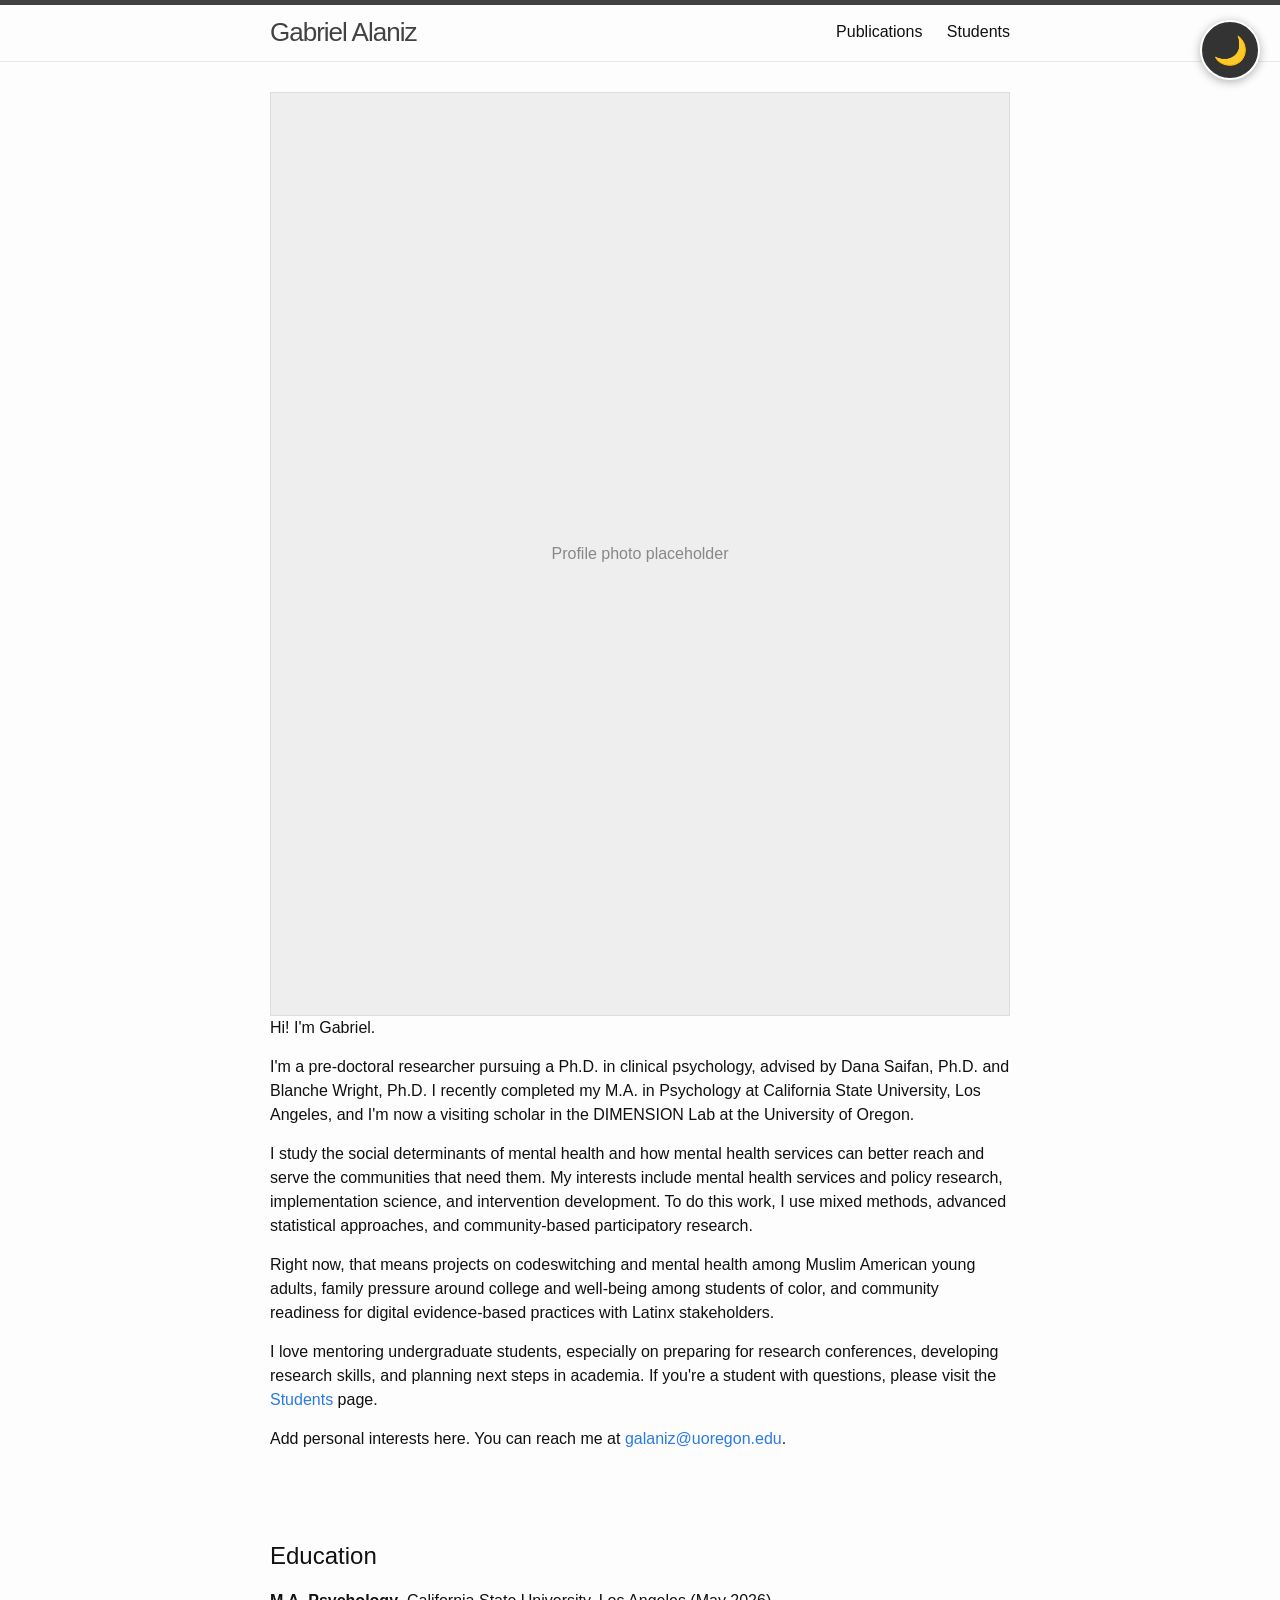
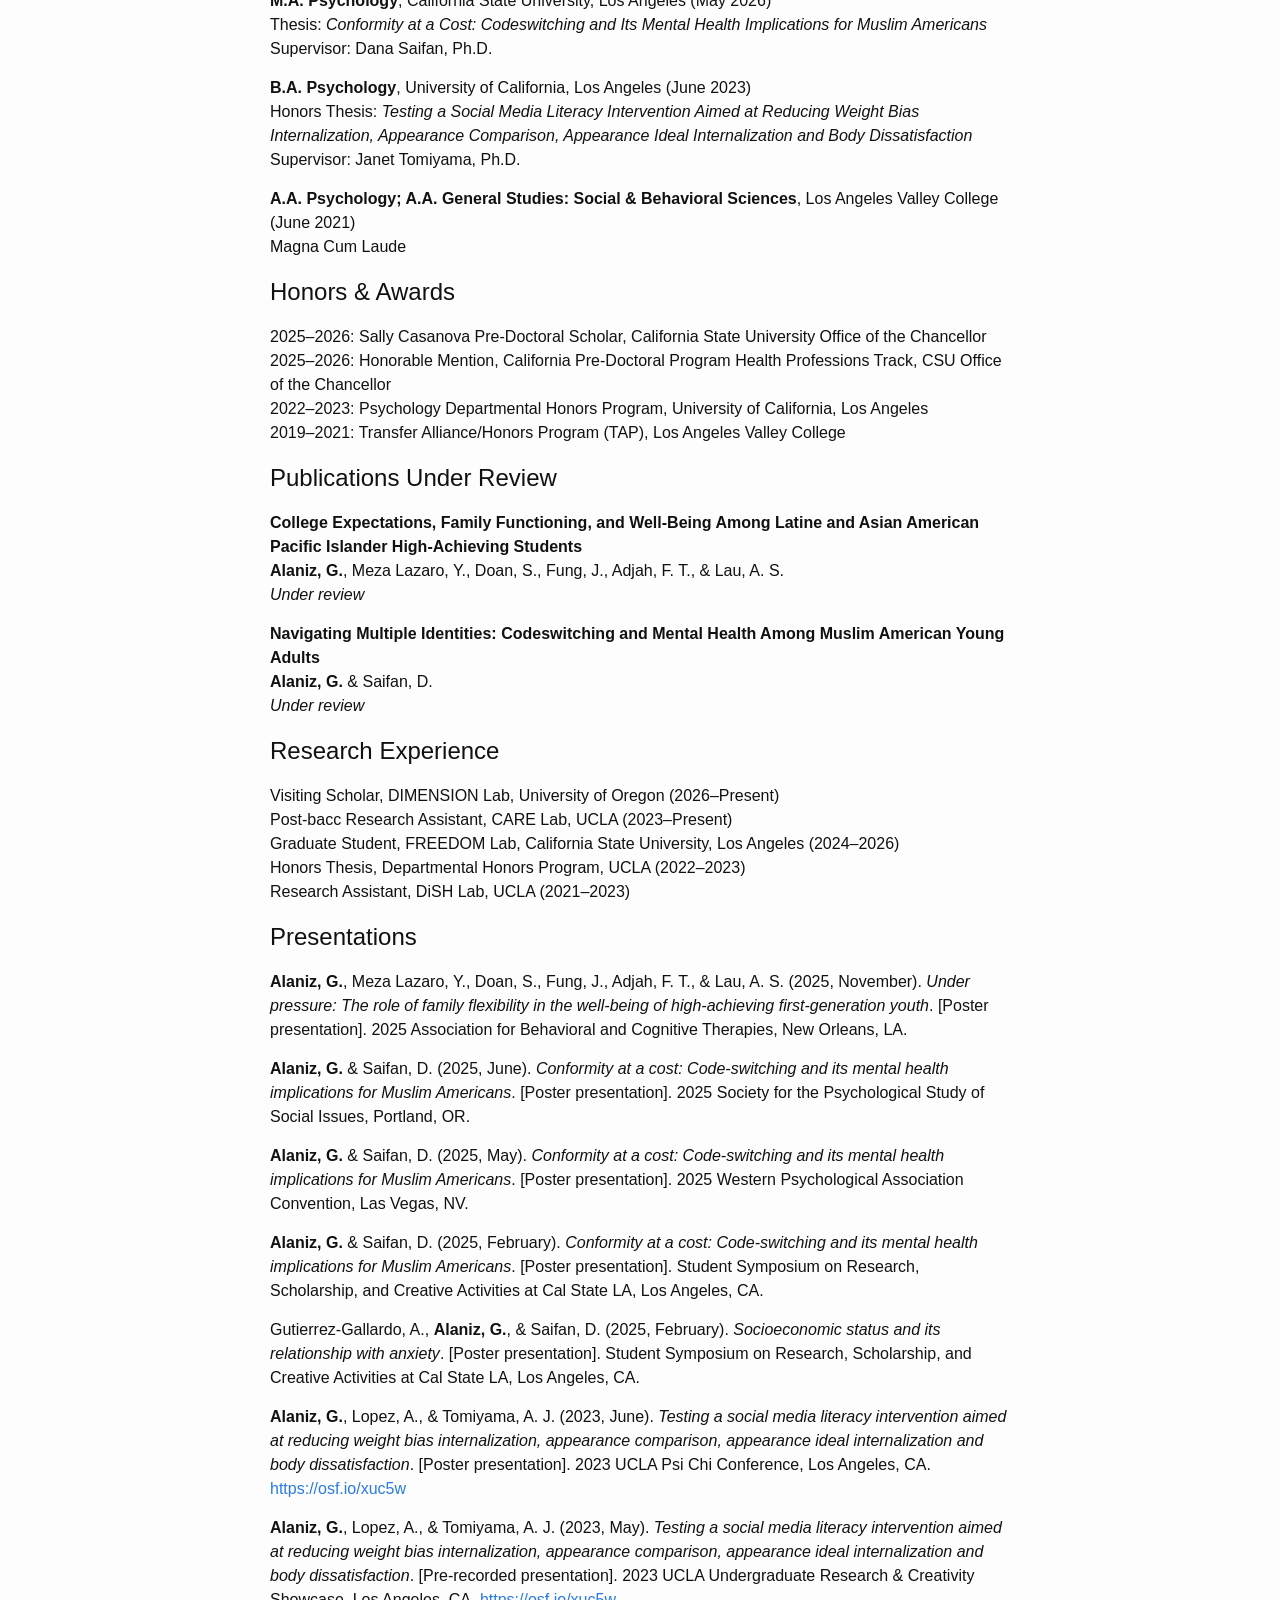
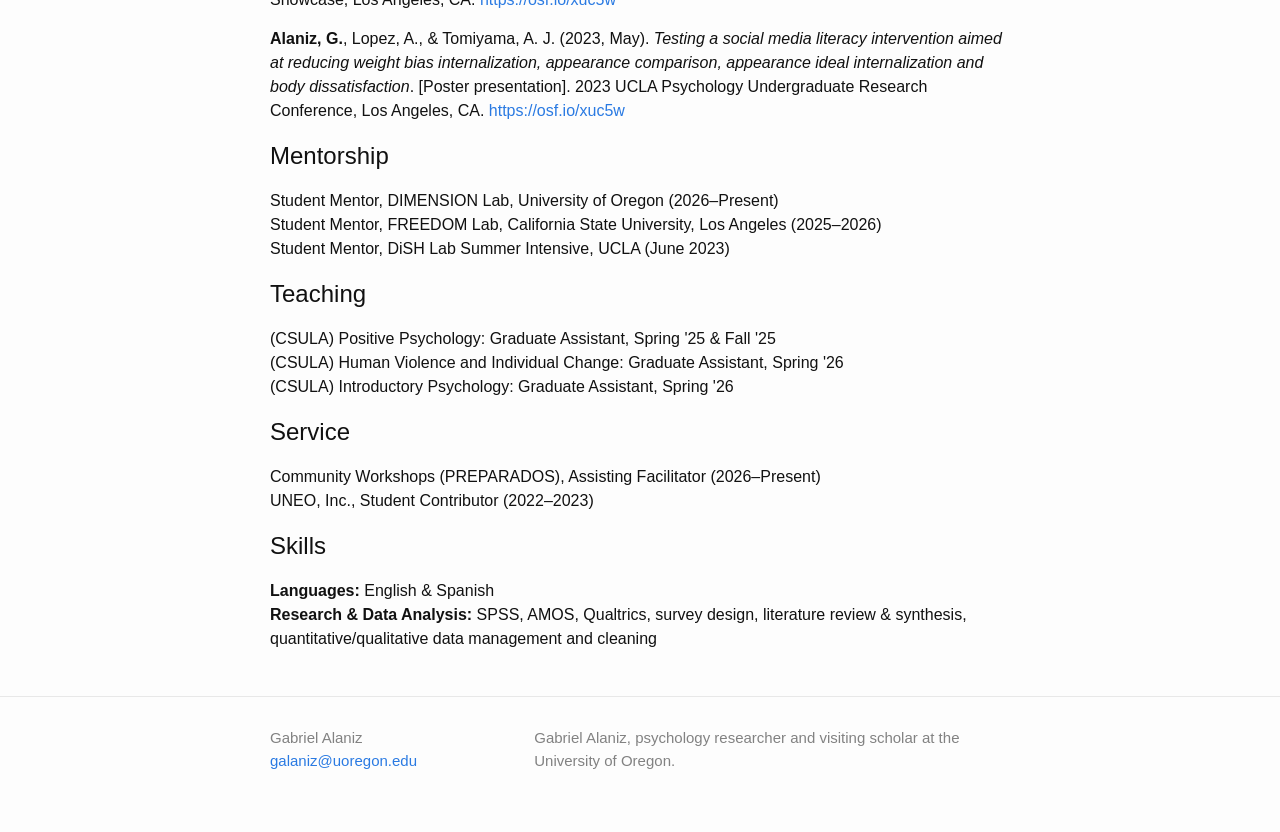
==== index.html @ 0c774334 "Update index.html" ====
<!DOCTYPE html>
<html lang="en">
<head>
<meta charset="UTF-8">
<meta http-equiv="X-UA-Compatible" content="IE=edge">
<meta name="viewport" content="width=device-width, initial-scale=1">
<title>Gabriel Alaniz</title>

<style>
/* ------------------------------------------------------------------
   Styles mirror the Jekyll "Minima" theme (v2.5) used by the
   reference site, plus its dark-mode layer.
------------------------------------------------------------------- */

/* Reset */
body, h1, h2, h3, h4, h5, h6, p, blockquote, pre, hr, dl, dd, ol, ul, figure {
  margin: 0;
  padding: 0;
}

/* Base */
body {
  font: 400 16px/1.5 -apple-system, BlinkMacSystemFont, "Segoe UI", Roboto,
        "Helvetica Neue", Arial, sans-serif, "Apple Color Emoji",
        "Segoe UI Emoji", "Segoe UI Symbol";
  color: #111;
  background-color: #fdfdfd;
  -webkit-text-size-adjust: 100%;
  -webkit-font-feature-settings: "kern" 1;
  font-kerning: normal;
  display: flex;
  min-height: 100vh;
  flex-direction: column;
}

h1, h2, h3, h4, h5, h6, p, blockquote, pre, ul, ol, dl, figure {
  margin-bottom: 15px;
}

h1, h2, h3, h4, h5, h6 {
  font-weight: 400;
}

img {
  max-width: 100%;
  vertical-align: middle;
}

/* Links */
a {
  color: #2a7ae2;
  text-decoration: none;
}
a:visited {
  color: #1756a9;
}
a:hover {
  color: #111;
  text-decoration: underline;
}

/* Wrapper */
.wrapper {
  max-width: 740px;
  margin-right: auto;
  margin-left: auto;
  padding-right: 30px;
  padding-left: 30px;
}
.wrapper:after {
  content: "";
  display: table;
  clear: both;
}
@media (max-width: 800px) {
  .wrapper {
    max-width: 770px;
    padding-right: 15px;
    padding-left: 15px;
  }
}

/* Header */
.site-header {
  border-top: 5px solid #424242;
  border-bottom: 1px solid #e8e8e8;
  min-height: 55.95px;
  position: relative;
}

.site-title {
  font-size: 26px;
  font-weight: 300;
  line-height: 54px;
  letter-spacing: -1px;
  margin-bottom: 0;
  float: left;
}
.site-title, .site-title:visited {
  color: #424242;
}

.site-nav {
  float: right;
  line-height: 54px;
}
.site-nav input[type="checkbox"] {
  display: none;
}
.site-nav .menu-icon {
  display: none;
}
.site-nav .page-link {
  color: #111;
  line-height: 1.5;
}
.site-nav .page-link:not(:last-child) {
  margin-right: 20px;
}

@media (max-width: 600px) {
  .site-nav {
    position: absolute;
    top: 9px;
    right: 15px;
    background-color: #fdfdfd;
    border: 1px solid #e8e8e8;
    border-radius: 5px;
    text-align: right;
  }
  .site-nav label[for="nav-trigger"] {
    display: block;
    float: right;
    width: 36px;
    height: 36px;
    z-index: 2;
    cursor: pointer;
  }
  .site-nav .menu-icon {
    display: block;
    float: right;
    width: 36px;
    height: 26px;
    line-height: 0;
    padding-top: 10px;
    text-align: center;
  }
  .site-nav .menu-icon > svg {
    fill: #424242;
  }
  .site-nav input ~ .trigger {
    clear: both;
    display: none;
  }
  .site-nav input:checked ~ .trigger {
    display: block;
    padding-bottom: 5px;
  }
  .site-nav .page-link {
    display: block;
    margin-left: 20px;
    padding: 5px 10px;
  }
  .site-nav .page-link:not(:last-child) {
    margin-right: 0;
  }
}

/* Page content */
.page-content {
  padding: 30px 0;
  flex: 1;
}

/* Footer */
.site-footer {
  border-top: 1px solid #e8e8e8;
  padding: 30px 0;
}
.contact-list {
  list-style: none;
  margin-left: 0;
}
.footer-col-wrapper {
  font-size: 15px;
  color: #828282;
  margin-left: -15px;
}
.footer-col {
  float: left;
  margin-bottom: 15px;
  padding-left: 15px;
}
.footer-col-1 {
  width: calc(35% - 15px);
}
.footer-col-2 {
  width: calc(65% - 15px);
}
@media (max-width: 800px) {
  .footer-col-1,
  .footer-col-2 {
    width: calc(50% - 15px);
  }
}
@media (max-width: 600px) {
  .footer-col {
    float: none;
    width: calc(100% - 15px);
  }
}

<img class="profile-photo" src="assets/photo.jpg" alt="Gabriel Alaniz">
  .profile-photo {
  float: right;
  width: 400px;
  max-width: 100%;
  margin-left: 20px;
  margin-bottom: 20px;
  border-radius: 10px;
}
.profile-placeholder {
  aspect-ratio: 4 / 5;
  background: #eee;
  border: 1px solid #ddd;
  color: #888;
  display: flex;
  align-items: center;
  justify-content: center;
}

/* ------------------------------------------------------------------
   Dark mode
------------------------------------------------------------------- */
body {
  transition: background-color 0.3s ease, color 0.3s ease;
}
body.dark-mode {
  background-color: #1a1a1a;
  color: #e0e0e0;
}
body.dark-mode a {
  color: #6eb5ff;
}
body.dark-mode a:visited {
  color: #d98fff;
}
body.dark-mode .site-header {
  background-color: #2d2d2d;
  border-bottom: 1px solid #444;
}
body.dark-mode .site-footer {
  background-color: #2d2d2d;
  border-top: 1px solid #444;
}
body.dark-mode .profile-placeholder {
  background: #2d2d2d;
  border-color: #444;
  color: #aaa;
}
@media (max-width: 600px) {
  body.dark-mode .site-nav {
    background-color: #2d2d2d;
    border-color: #444;
  }
  body.dark-mode .site-nav .menu-icon > svg {
    fill: #e0e0e0;
  }
}

/* Dark mode toggle button */
.dark-mode-toggle {
  position: fixed;
  top: 20px;
  right: 20px;
  background-color: #333;
  color: white;
  border: 2px solid white;
  border-radius: 50%;
  width: 60px;
  height: 60px;
  font-size: 28px;
  cursor: pointer;
  z-index: 9999;
  transition: background-color 0.3s ease;
  display: flex;
  align-items: center;
  justify-content: center;
  box-shadow: 0 2px 10px rgba(0, 0, 0, 0.3);
}
.dark-mode-toggle:hover {
  background-color: #555;
}
body.dark-mode .dark-mode-toggle {
  background-color: #f0f0f0;
  color: #333;
  border: 2px solid #333;
}
body.dark-mode .dark-mode-toggle:hover {
  background-color: #ddd;
}

/* Lists (Minima) */
ul, ol {
  margin-left: 30px;
}
li > ul, li > ol {
  margin-bottom: 0;
}

/* Resource list headings on the Students page */
.resource-group {
  margin-bottom: 5px;
}

/* Tab views (single-page site) */
.view {
  display: none;
}
.view.active {
  display: block;
}
</style>
</head>

<body>

<header class="site-header" role="banner">
  <div class="wrapper">
    <a class="site-title" rel="author" href="#">Gabriel Alaniz</a>

    <nav class="site-nav">
      <input type="checkbox" id="nav-trigger" class="nav-trigger" />
      <label for="nav-trigger">
        <span class="menu-icon">
          <svg viewBox="0 0 18 15" width="18px" height="15px">
            <path d="M18,1.484c0,0.82-0.665,1.484-1.484,1.484H1.484C0.665,2.969,0,2.304,0,1.484l0,0C0,0.665,0.665,0,1.484,0 h15.032C17.335,0,18,0.665,18,1.484L18,1.484z M18,7.516C18,8.335,17.335,9,16.516,9H1.484C0.665,9,0,8.335,0,7.516l0,0 c0-0.82,0.665-1.484,1.484-1.484h15.032C17.335,6.031,18,6.696,18,7.516L18,7.516z M18,13.516C18,14.335,17.335,15,16.516,15H1.484 C0.665,15,0,14.335,0,13.516l0,0c0-0.82,0.665-1.483,1.484-1.483h15.032C17.335,12.031,18,12.695,18,13.516L18,13.516z"/>
          </svg>
        </span>
      </label>

      <div class="trigger">
        <a class="page-link" href="#publications">Publications</a>
        <a class="page-link" href="#students">Students</a>
      </div>
    </nav>
  </div>
</header>

<button class="dark-mode-toggle" id="dark-mode-toggle" aria-label="Toggle dark mode">
  <span id="toggle-icon">🌙</span>
</button>

<main class="page-content" aria-label="Content">
  <div class="wrapper">

    <!-- ================= HOME TAB ================= -->
    <div class="view active" id="home-view">

    <!-- Replace this div with: <img class="profile-photo" src="assets/photo.png" alt="Gabriel Alaniz" width="400"> -->
    <div class="profile-photo profile-placeholder">Profile photo placeholder</div>

    <p>Hi! I'm Gabriel.</p>

    <p>I'm a pre-doctoral researcher pursuing a Ph.D. in clinical psychology, advised by Dana Saifan, Ph.D. and Blanche Wright, Ph.D. I recently completed my M.A. in Psychology at California State University, Los Angeles, and I'm now a visiting scholar in the DIMENSION Lab at the University of Oregon.</p>

    <p>I study the social determinants of mental health and how mental health services can better reach and serve the communities that need them. My interests include mental health services and policy research, implementation science, and intervention development. To do this work, I use mixed methods, advanced statistical approaches, and community-based participatory research.</p>

    <p>Right now, that means projects on codeswitching and mental health among Muslim American young adults, family pressure around college and well-being among students of color, and community readiness for digital evidence-based practices with Latinx stakeholders.</p>

    <p>I love mentoring undergraduate students, especially on preparing for research conferences, developing research skills, and planning next steps in academia. If you're a student with questions, please visit the <a href="#students">Students</a> page.</p>

    <p>Add personal interests here. You can reach me at <a href="mailto:galaniz@uoregon.edu">galaniz@uoregon.edu</a>.</p>

    <br><br><br>

    <h2 id="education">Education</h2>

    <p>
      <strong>M.A. Psychology</strong>, California State University, Los Angeles (May 2026)<br>
      Thesis: <em>Conformity at a Cost: Codeswitching and Its Mental Health Implications for Muslim Americans</em><br>
      Supervisor: Dana Saifan, Ph.D.
    </p>

    <p>
      <strong>B.A. Psychology</strong>, University of California, Los Angeles (June 2023)<br>
      Honors Thesis: <em>Testing a Social Media Literacy Intervention Aimed at Reducing Weight Bias Internalization, Appearance Comparison, Appearance Ideal Internalization and Body Dissatisfaction</em><br>
      Supervisor: Janet Tomiyama, Ph.D.
    </p>

    <p>
      <strong>A.A. Psychology; A.A. General Studies: Social &amp; Behavioral Sciences</strong>, Los Angeles Valley College (June 2021)<br>
      Magna Cum Laude
    </p>

    <h2 id="honors">Honors &amp; Awards</h2>

    <p>
      2025&ndash;2026: Sally Casanova Pre-Doctoral Scholar, California State University Office of the Chancellor<br>
      2025&ndash;2026: Honorable Mention, California Pre-Doctoral Program Health Professions Track, CSU Office of the Chancellor<br>
      2022&ndash;2023: Psychology Departmental Honors Program, University of California, Los Angeles<br>
      2019&ndash;2021: Transfer Alliance/Honors Program (TAP), Los Angeles Valley College
    </p>

    <h2 id="publications">Publications Under Review</h2>

    <p>
      <strong>College Expectations, Family Functioning, and Well-Being Among Latine and Asian American Pacific Islander High-Achieving Students</strong><br>
      <strong>Alaniz, G.</strong>, Meza Lazaro, Y., Doan, S., Fung, J., Adjah, F. T., &amp; Lau, A. S.<br>
      <em>Under review</em>
    </p>

    <p>
      <strong>Navigating Multiple Identities: Codeswitching and Mental Health Among Muslim American Young Adults</strong><br>
      <strong>Alaniz, G.</strong> &amp; Saifan, D.<br>
      <em>Under review</em>
    </p>

    <h2 id="research">Research Experience</h2>

    <p>
      Visiting Scholar, DIMENSION Lab, University of Oregon (2026&ndash;Present)<br>
      Post-bacc Research Assistant, CARE Lab, UCLA (2023&ndash;Present)<br>
      Graduate Student, FREEDOM Lab, California State University, Los Angeles (2024&ndash;2026)<br>
      Honors Thesis, Departmental Honors Program, UCLA (2022&ndash;2023)<br>
      Research Assistant, DiSH Lab, UCLA (2021&ndash;2023)
    </p>

    <h2 id="presentations">Presentations</h2>

    <p><strong>Alaniz, G.</strong>, Meza Lazaro, Y., Doan, S., Fung, J., Adjah, F. T., &amp; Lau, A. S. (2025, November). <em>Under pressure: The role of family flexibility in the well-being of high-achieving first-generation youth</em>. [Poster presentation]. 2025 Association for Behavioral and Cognitive Therapies, New Orleans, LA.</p>

    <p><strong>Alaniz, G.</strong> &amp; Saifan, D. (2025, June). <em>Conformity at a cost: Code-switching and its mental health implications for Muslim Americans</em>. [Poster presentation]. 2025 Society for the Psychological Study of Social Issues, Portland, OR.</p>

    <p><strong>Alaniz, G.</strong> &amp; Saifan, D. (2025, May). <em>Conformity at a cost: Code-switching and its mental health implications for Muslim Americans</em>. [Poster presentation]. 2025 Western Psychological Association Convention, Las Vegas, NV.</p>

    <p><strong>Alaniz, G.</strong> &amp; Saifan, D. (2025, February). <em>Conformity at a cost: Code-switching and its mental health implications for Muslim Americans</em>. [Poster presentation]. Student Symposium on Research, Scholarship, and Creative Activities at Cal State LA, Los Angeles, CA.</p>

    <p>Gutierrez-Gallardo, A., <strong>Alaniz, G.</strong>, &amp; Saifan, D. (2025, February). <em>Socioeconomic status and its relationship with anxiety</em>. [Poster presentation]. Student Symposium on Research, Scholarship, and Creative Activities at Cal State LA, Los Angeles, CA.</p>

    <p><strong>Alaniz, G.</strong>, Lopez, A., &amp; Tomiyama, A. J. (2023, June). <em>Testing a social media literacy intervention aimed at reducing weight bias internalization, appearance comparison, appearance ideal internalization and body dissatisfaction</em>. [Poster presentation]. 2023 UCLA Psi Chi Conference, Los Angeles, CA. <a href="https://osf.io/xuc5w">https://osf.io/xuc5w</a></p>

    <p><strong>Alaniz, G.</strong>, Lopez, A., &amp; Tomiyama, A. J. (2023, May). <em>Testing a social media literacy intervention aimed at reducing weight bias internalization, appearance comparison, appearance ideal internalization and body dissatisfaction</em>. [Pre-recorded presentation]. 2023 UCLA Undergraduate Research &amp; Creativity Showcase, Los Angeles, CA. <a href="https://osf.io/xuc5w">https://osf.io/xuc5w</a></p>

    <p><strong>Alaniz, G.</strong>, Lopez, A., &amp; Tomiyama, A. J. (2023, May). <em>Testing a social media literacy intervention aimed at reducing weight bias internalization, appearance comparison, appearance ideal internalization and body dissatisfaction</em>. [Poster presentation]. 2023 UCLA Psychology Undergraduate Research Conference, Los Angeles, CA. <a href="https://osf.io/xuc5w">https://osf.io/xuc5w</a></p>

    <h2 id="mentorship">Mentorship</h2>

    <p>
      Student Mentor, DIMENSION Lab, University of Oregon (2026&ndash;Present)<br>
      Student Mentor, FREEDOM Lab, California State University, Los Angeles (2025&ndash;2026)<br>
      Student Mentor, DiSH Lab Summer Intensive, UCLA (June 2023)
    </p>

    <h2 id="teaching">Teaching</h2>

    <p>
      (CSULA) Positive Psychology: Graduate Assistant, Spring '25 &amp; Fall '25<br>
      (CSULA) Human Violence and Individual Change: Graduate Assistant, Spring '26<br>
      (CSULA) Introductory Psychology: Graduate Assistant, Spring '26
    </p>

    <h2 id="service">Service</h2>

    <p>
      Community Workshops (PREPARADOS), Assisting Facilitator (2026&ndash;Present)<br>
      UNEO, Inc., Student Contributor (2022&ndash;2023)
    </p>

    <h2 id="skills">Skills</h2>

    <p>
      <strong>Languages:</strong> English &amp; Spanish<br>
      <strong>Research &amp; Data Analysis:</strong> SPSS, AMOS, Qualtrics, survey design, literature review &amp; synthesis, quantitative/qualitative data management and cleaning
    </p>

    </div>

    <!-- ================= STUDENTS TAB ================= -->
    <div class="view" id="students-view">

    <h1>Students</h1>

    <h2 id="contact">Contact</h2>

    <p>If you're a student with questions about getting started in research, preparing for a conference, applying to graduate programs, or planning your next steps in psychology, I'd be happy to hear from you.</p>

    <p>Email me at <a href="mailto:galaniz@uoregon.edu?subject=Student%20question">galaniz@uoregon.edu</a>. It helps if you include your name, school, year, and what you'd like to talk about.</p>

    <br>

    <h2 id="resources">Resources</h2>

    <!-- Add resource links here when ready. -->

    </div>

  </div>
</main>

<footer class="site-footer h-card">
  <div class="wrapper">
    <div class="footer-col-wrapper">
      <div class="footer-col footer-col-1">
        <ul class="contact-list">
          <li class="p-name">Gabriel Alaniz</li>
          <li><a class="u-email" href="mailto:galaniz@uoregon.edu">galaniz@uoregon.edu</a></li>
        </ul>
      </div>
      <div class="footer-col footer-col-2">
        <p>Gabriel Alaniz, psychology researcher and visiting scholar at the University of Oregon.</p>
      </div>
    </div>
  </div>
</footer>

<script>
// ---- Dark mode ----
(function () {
  var toggleIcon = document.getElementById('toggle-icon');
  var saved = 'light';
  try { saved = localStorage.getItem('theme') || 'light'; } catch (e) {}

  if (saved === 'dark') {
    document.body.classList.add('dark-mode');
    toggleIcon.textContent = '☀️';
  }

  document.getElementById('dark-mode-toggle').addEventListener('click', function () {
    var dark = document.body.classList.toggle('dark-mode');
    toggleIcon.textContent = dark ? '☀️' : '🌙';
    try { localStorage.setItem('theme', dark ? 'dark' : 'light'); } catch (e) {}
  });
})();

// ---- Tabs (Home / Students) ----
(function () {
  var home = document.getElementById('home-view');
  var students = document.getElementById('students-view');
  var navToggle = document.getElementById('nav-trigger');

  function route() {
    var hash = window.location.hash;
    var showStudents = (hash === '#students');
    home.classList.toggle('active', !showStudents);
    students.classList.toggle('active', showStudents);
    document.title = showStudents ? 'Students | Gabriel Alaniz' : 'Gabriel Alaniz';
    if (navToggle) navToggle.checked = false;

    if (showStudents) {
      window.scrollTo(0, 0);
    } else if (hash.length > 1) {
      var target = document.getElementById(hash.slice(1));
      if (target) target.scrollIntoView();
    } else {
      window.scrollTo(0, 0);
    }
  }

  window.addEventListener('hashchange', route);
  route();
})();
</script>

</body>
</html>
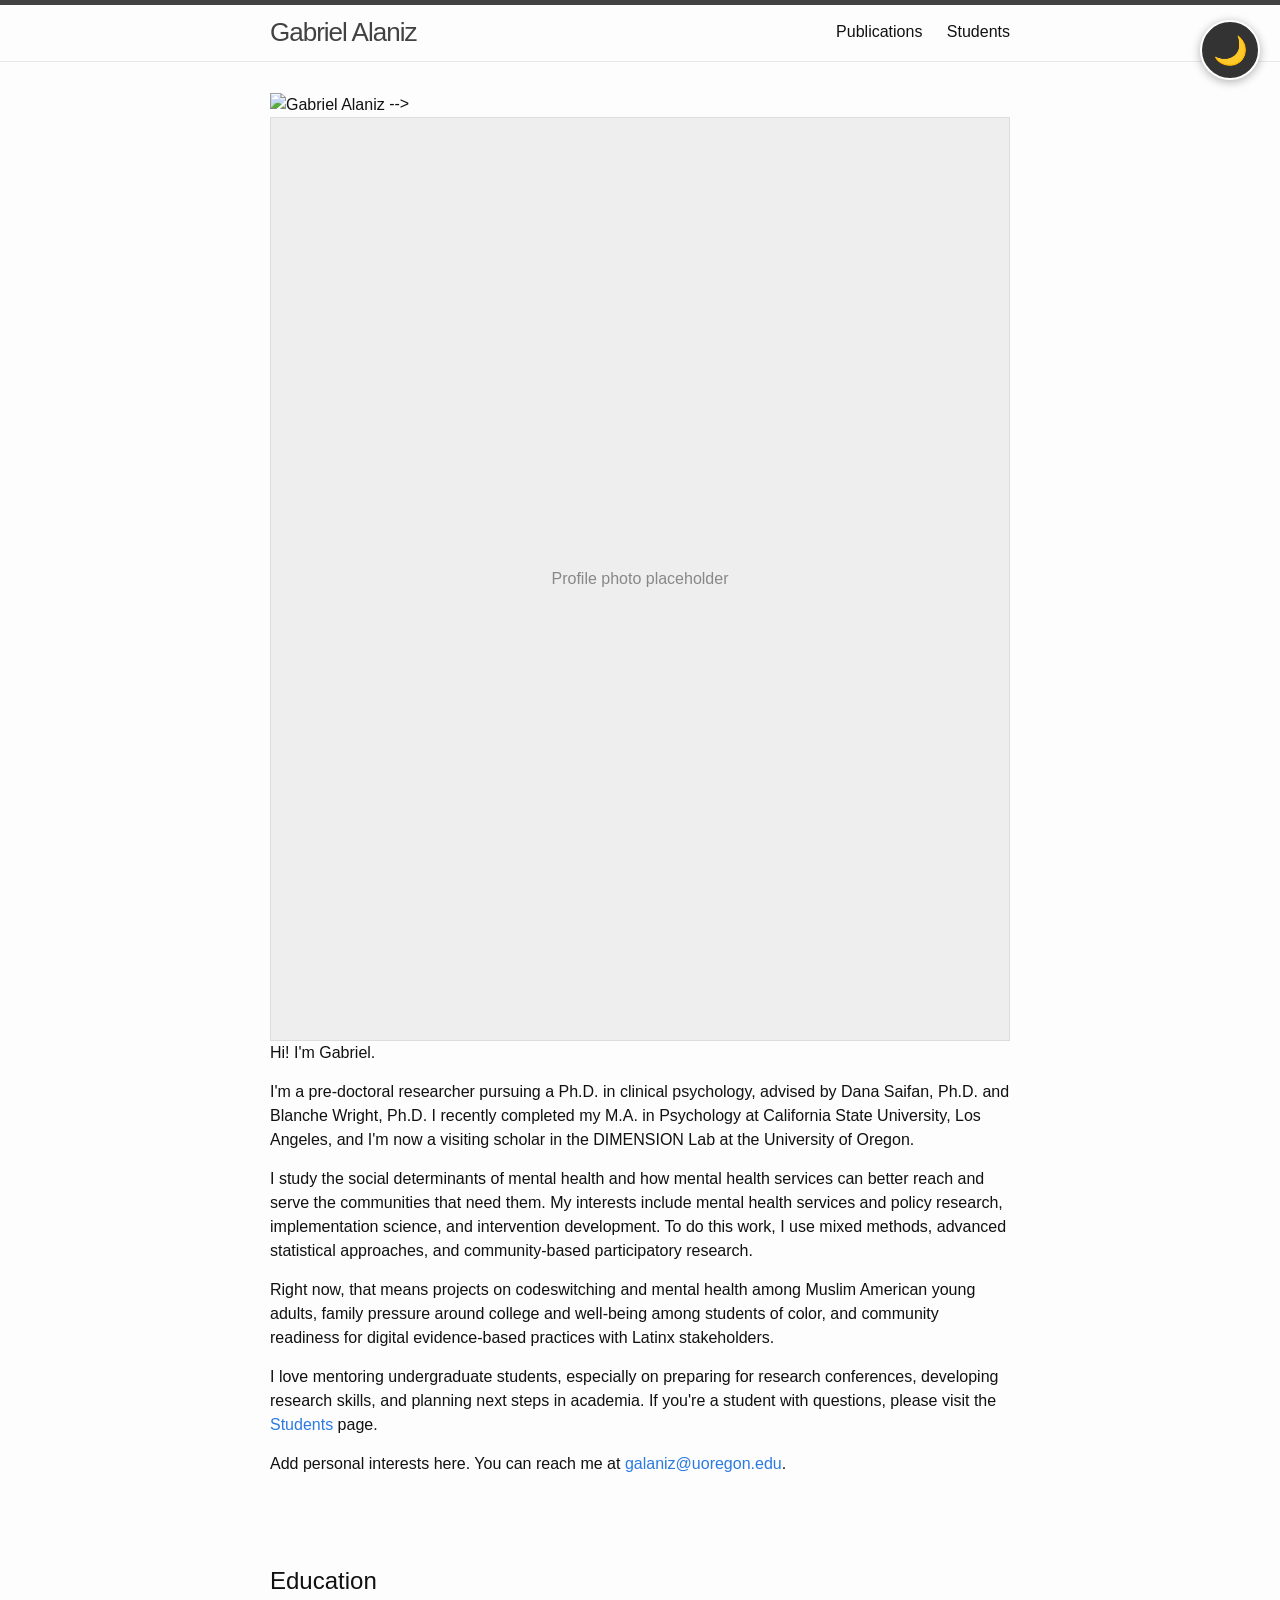
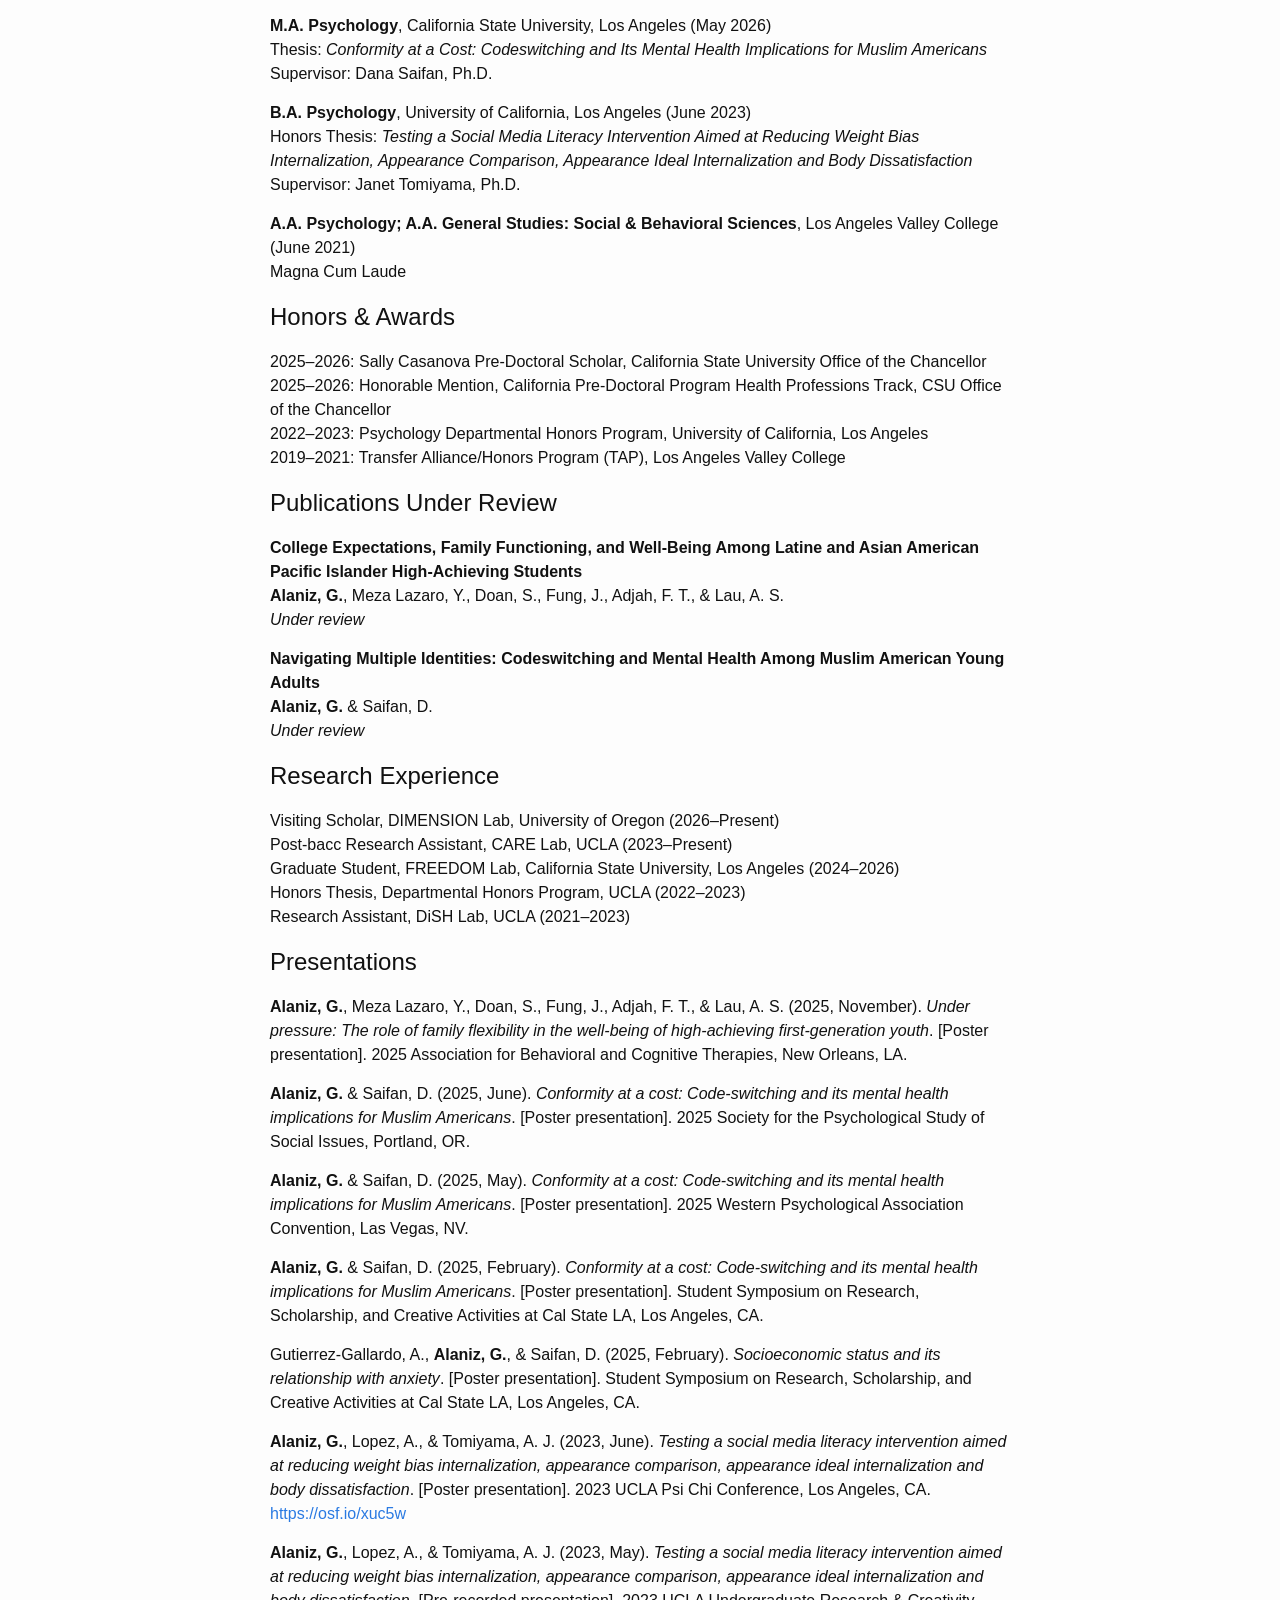
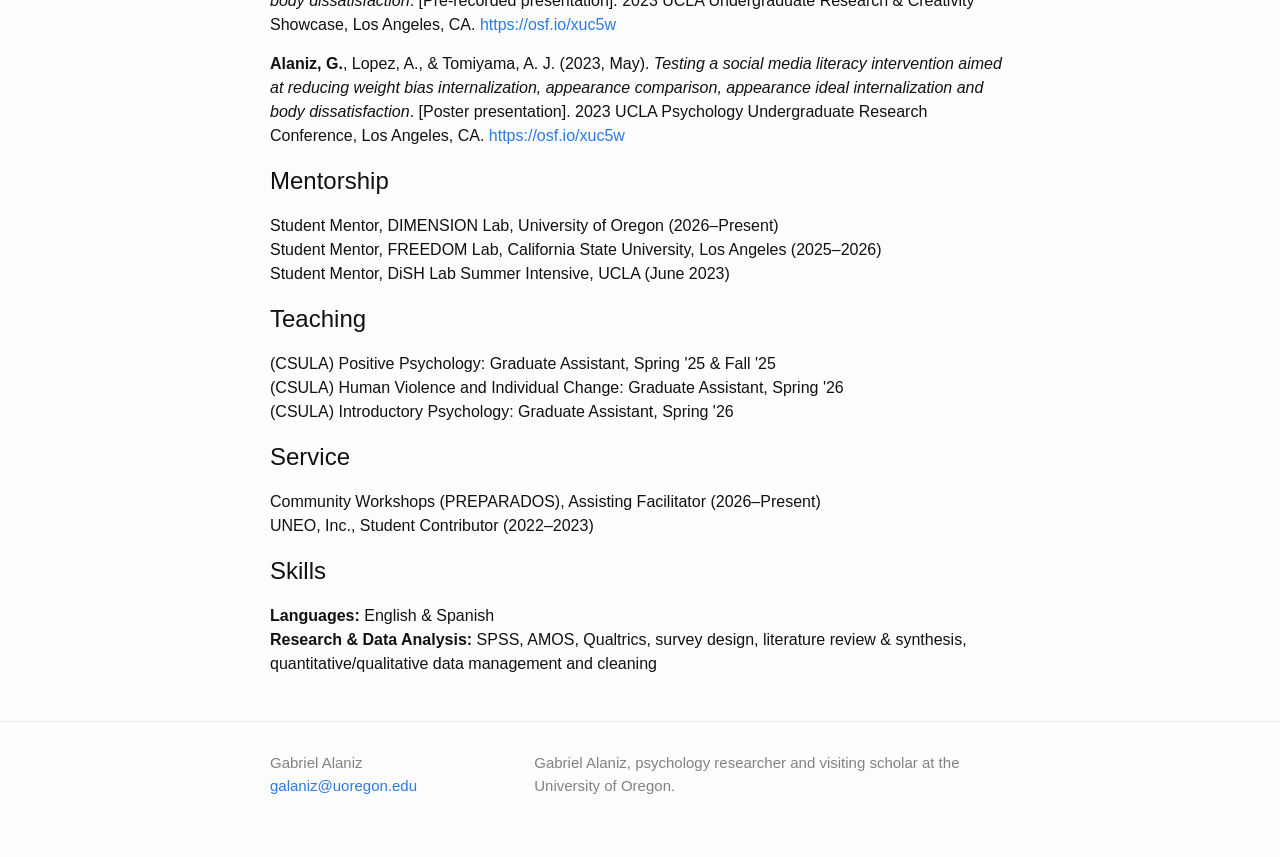
==== commit 8be914fe: "Update index.html" ====
--- a/index.html
+++ b/index.html
@@ -357,7 +357,7 @@
     <!-- ================= HOME TAB ================= -->
     <div class="view active" id="home-view">
 
-    <!-- Replace this div with: <img class="profile-photo" src="assets/photo.png" alt="Gabriel Alaniz" width="400"> -->
+    <img class="profile-photo" src="assets/1747448424385.jpg" alt="Gabriel Alaniz" width="400"> -->
     <div class="profile-photo profile-placeholder">Profile photo placeholder</div>
 
     <p>Hi! I'm Gabriel.</p>
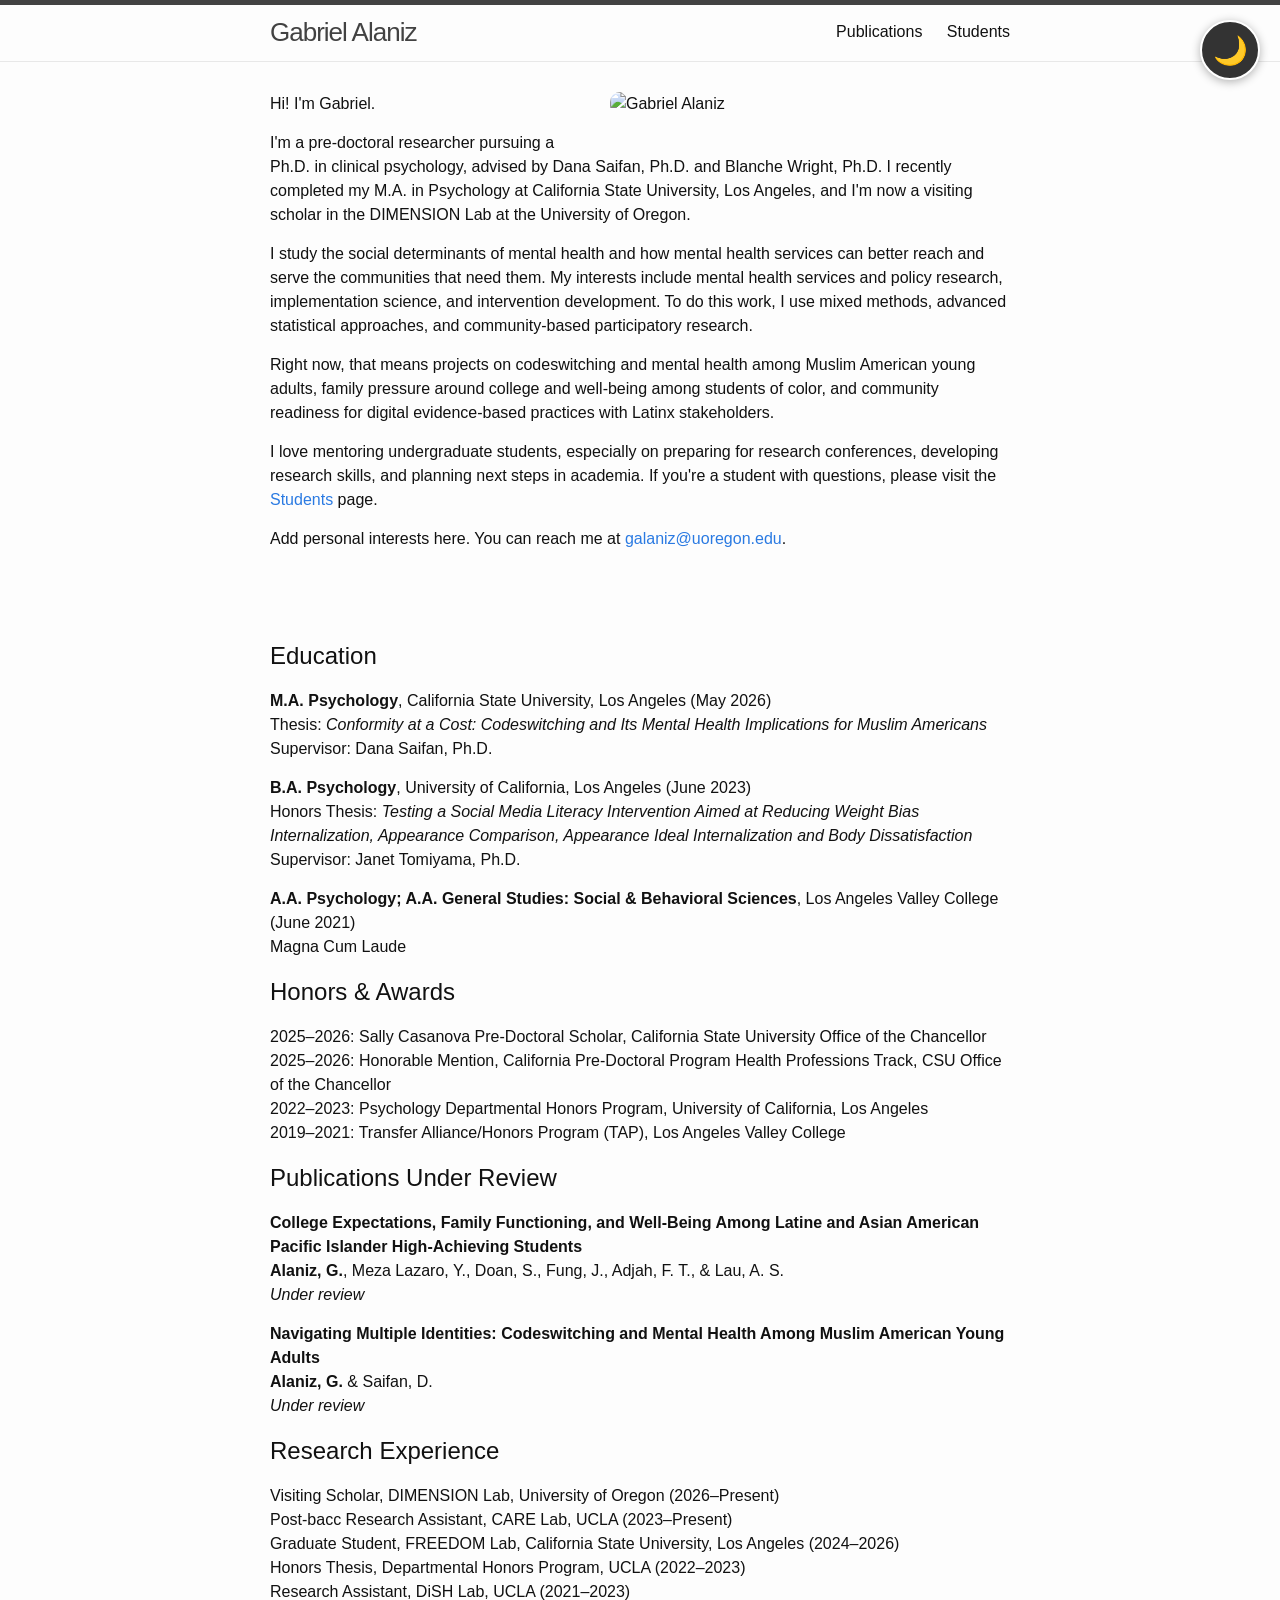
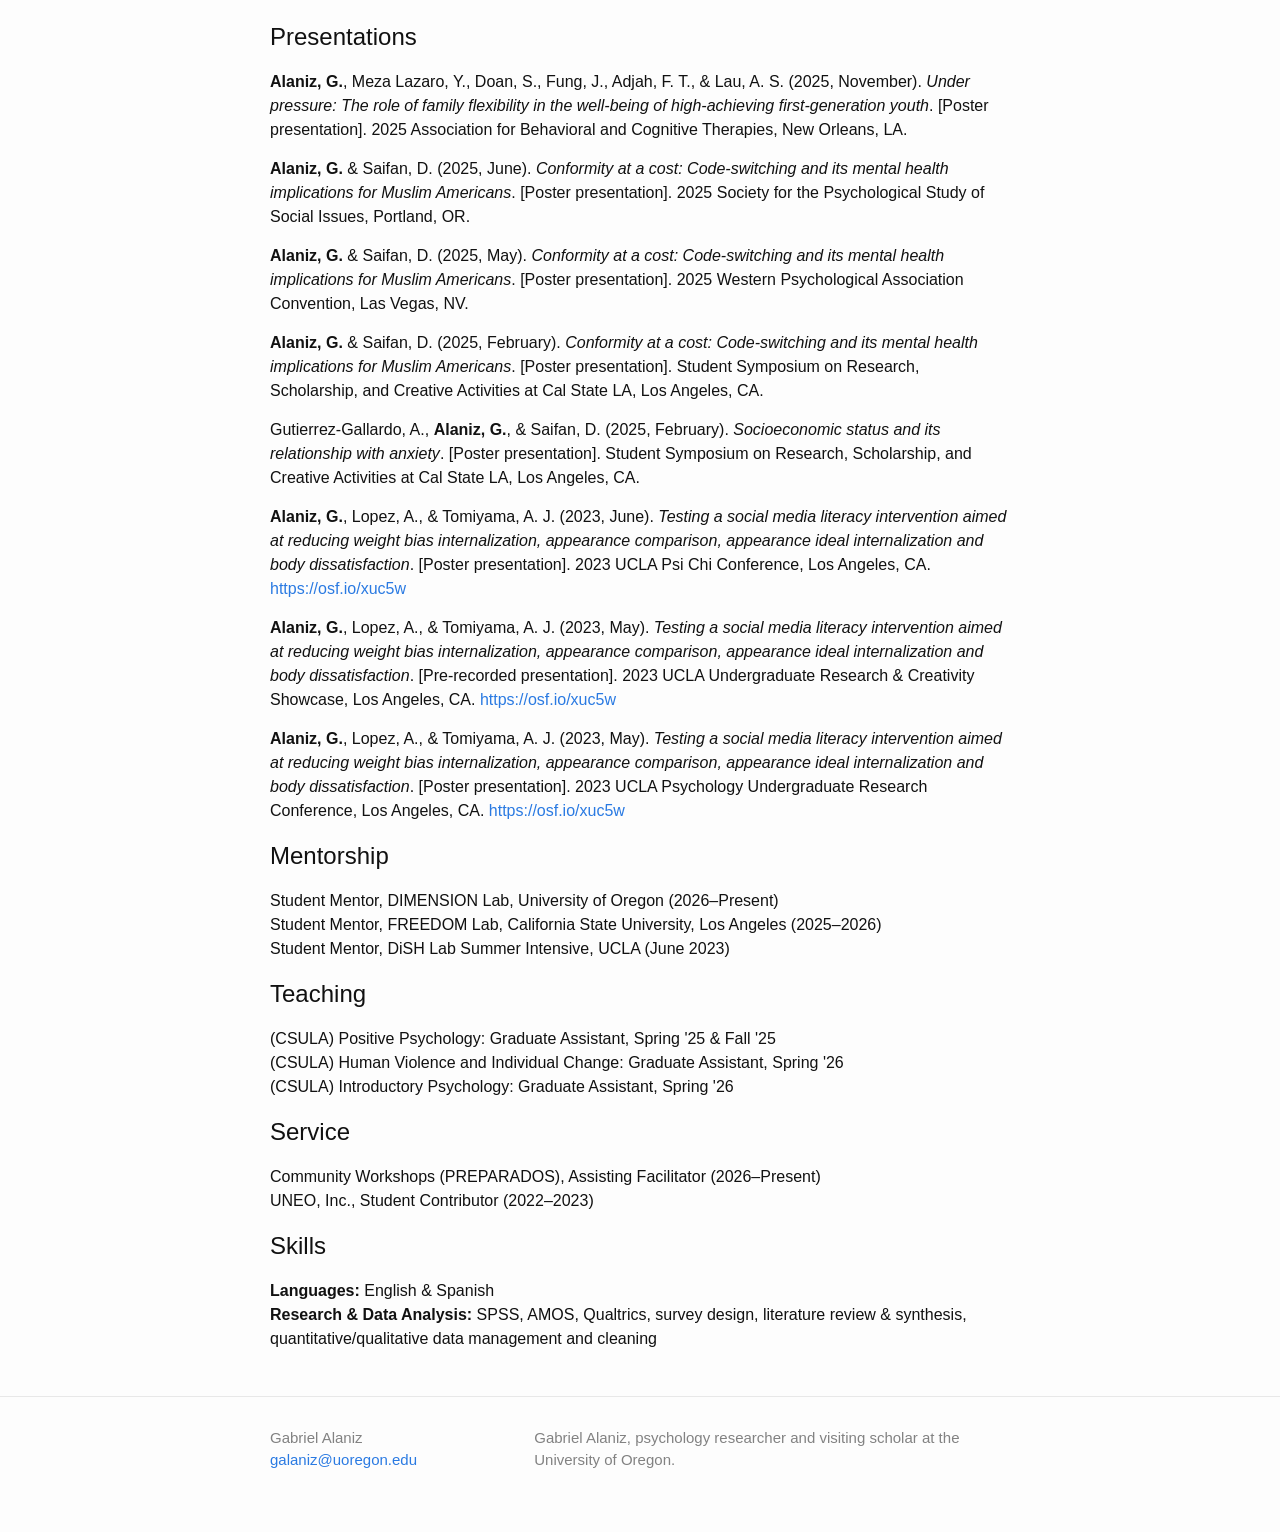
==== commit e06626d5: "Update index.html" ====
--- a/index.html
+++ b/index.html
@@ -210,8 +210,8 @@
   }
 }
 
-<img class="profile-photo" src="assets/photo.jpg" alt="Gabriel Alaniz">
-  .profile-photo {
+/* Profile photo (swap the placeholder div for an <img> when ready) */
+.profile-photo {
   float: right;
   width: 400px;
   max-width: 100%;
@@ -357,8 +357,7 @@
     <!-- ================= HOME TAB ================= -->
     <div class="view active" id="home-view">
 
-    <img class="profile-photo" src="assets/1747448424385.jpg" alt="Gabriel Alaniz" width="400"> -->
-    <div class="profile-photo profile-placeholder">Profile photo placeholder</div>
+    <img class="profile-photo" src="assets/1747448424385.jpg" alt="Gabriel Alaniz" width="400">
 
     <p>Hi! I'm Gabriel.</p>
 
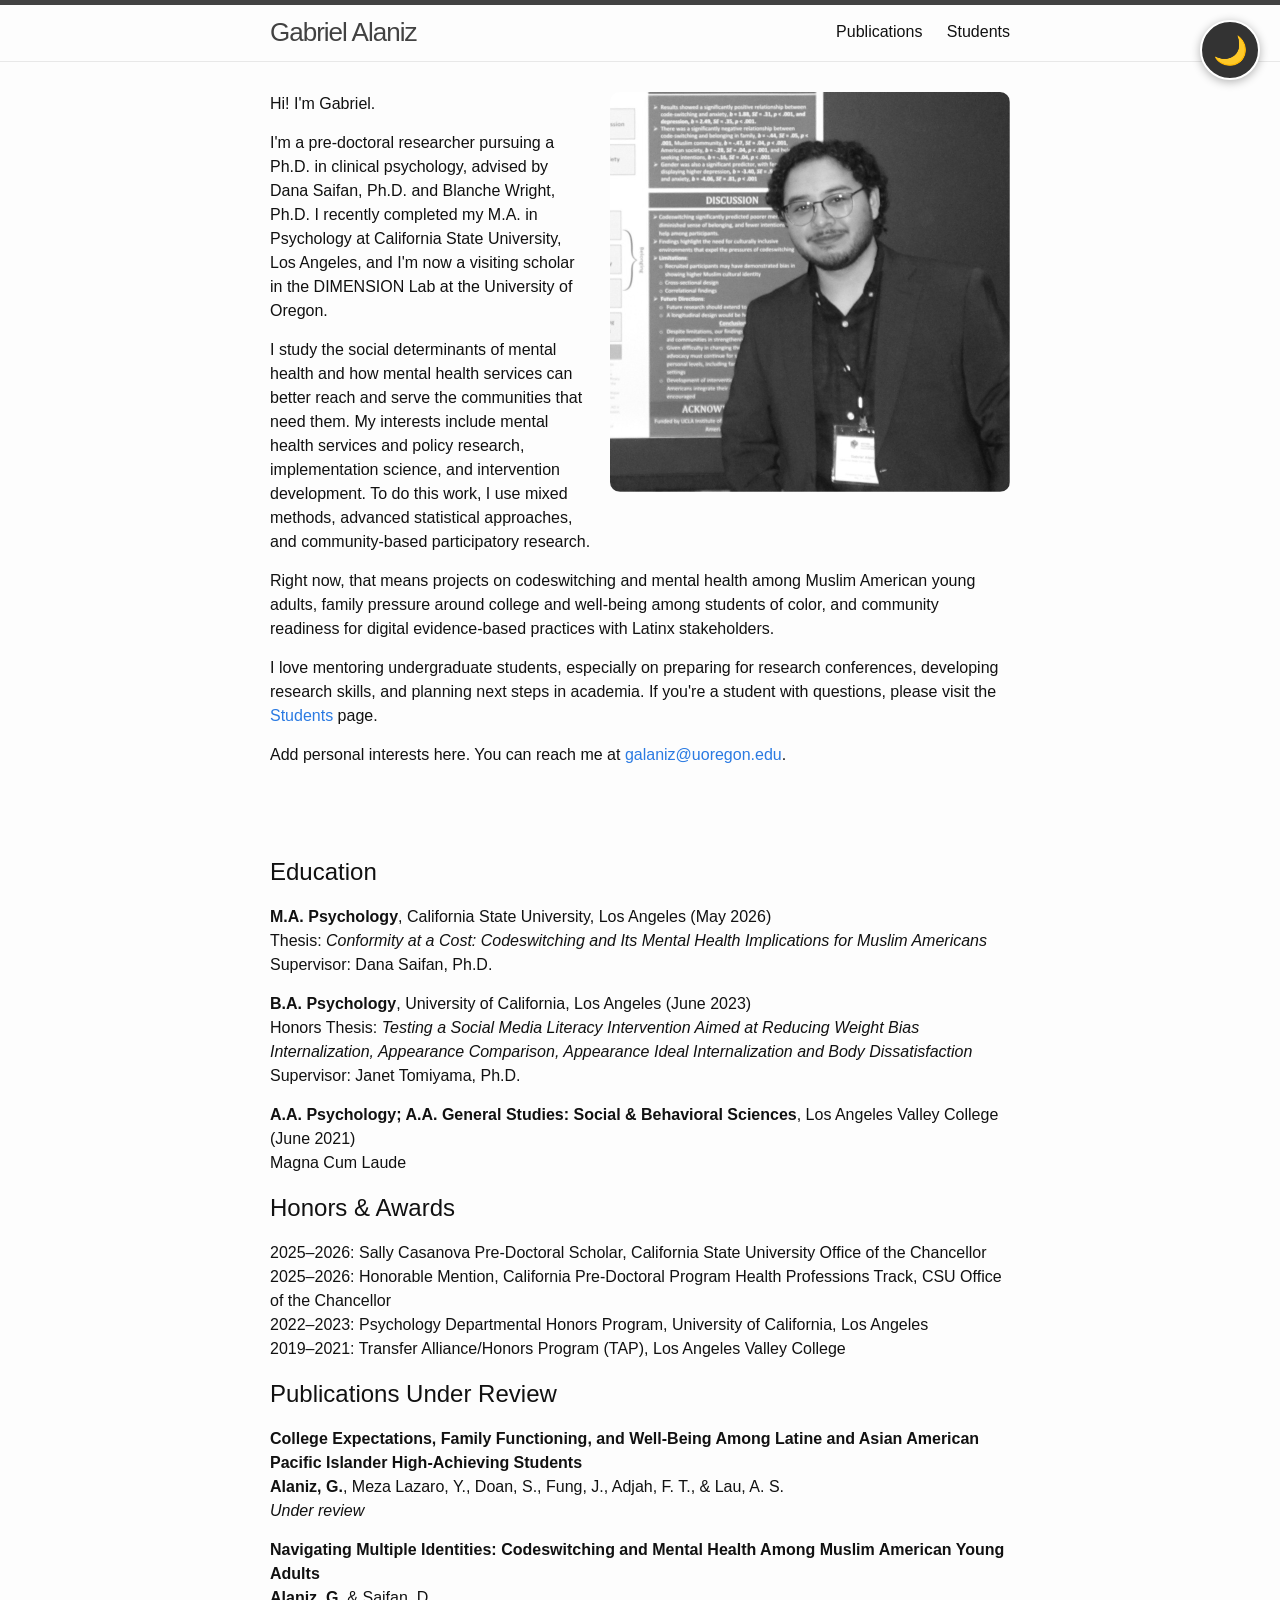
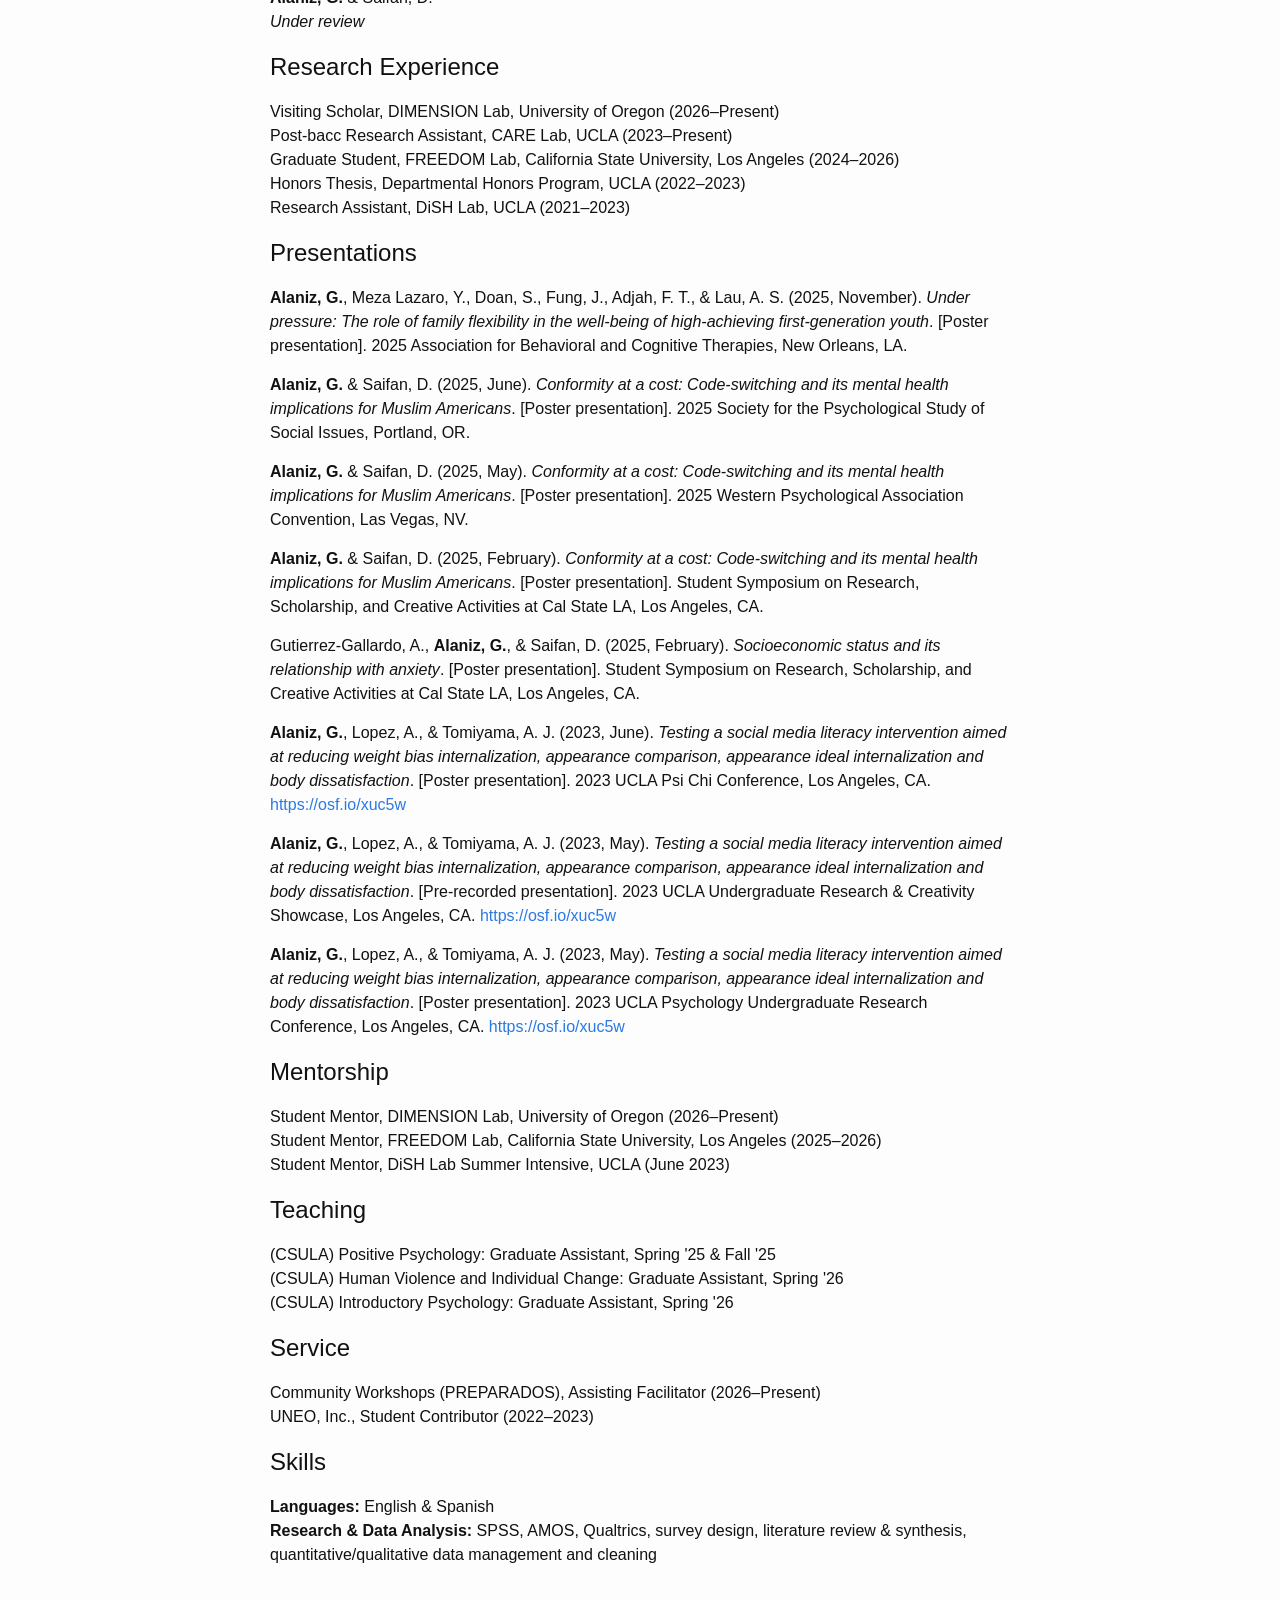
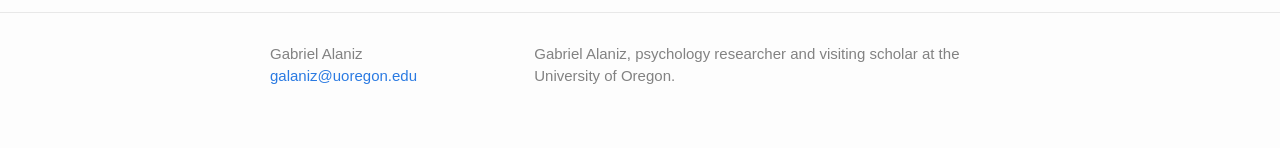
==== commit 0cf5e38b: "Update index.html" ====
--- a/index.html
+++ b/index.html
@@ -218,6 +218,7 @@
   margin-left: 20px;
   margin-bottom: 20px;
   border-radius: 10px;
+  filter: grayscale(100%);
 }
 .profile-placeholder {
   aspect-ratio: 4 / 5;
@@ -357,7 +358,7 @@
     <!-- ================= HOME TAB ================= -->
     <div class="view active" id="home-view">
 
-    <img class="profile-photo" src="assets/1747448424385.jpg" alt="Gabriel Alaniz" width="400">
+    <img class="profile-photo" src="headshot.jpg" alt="Gabriel Alaniz" width="400">
 
     <p>Hi! I'm Gabriel.</p>
 
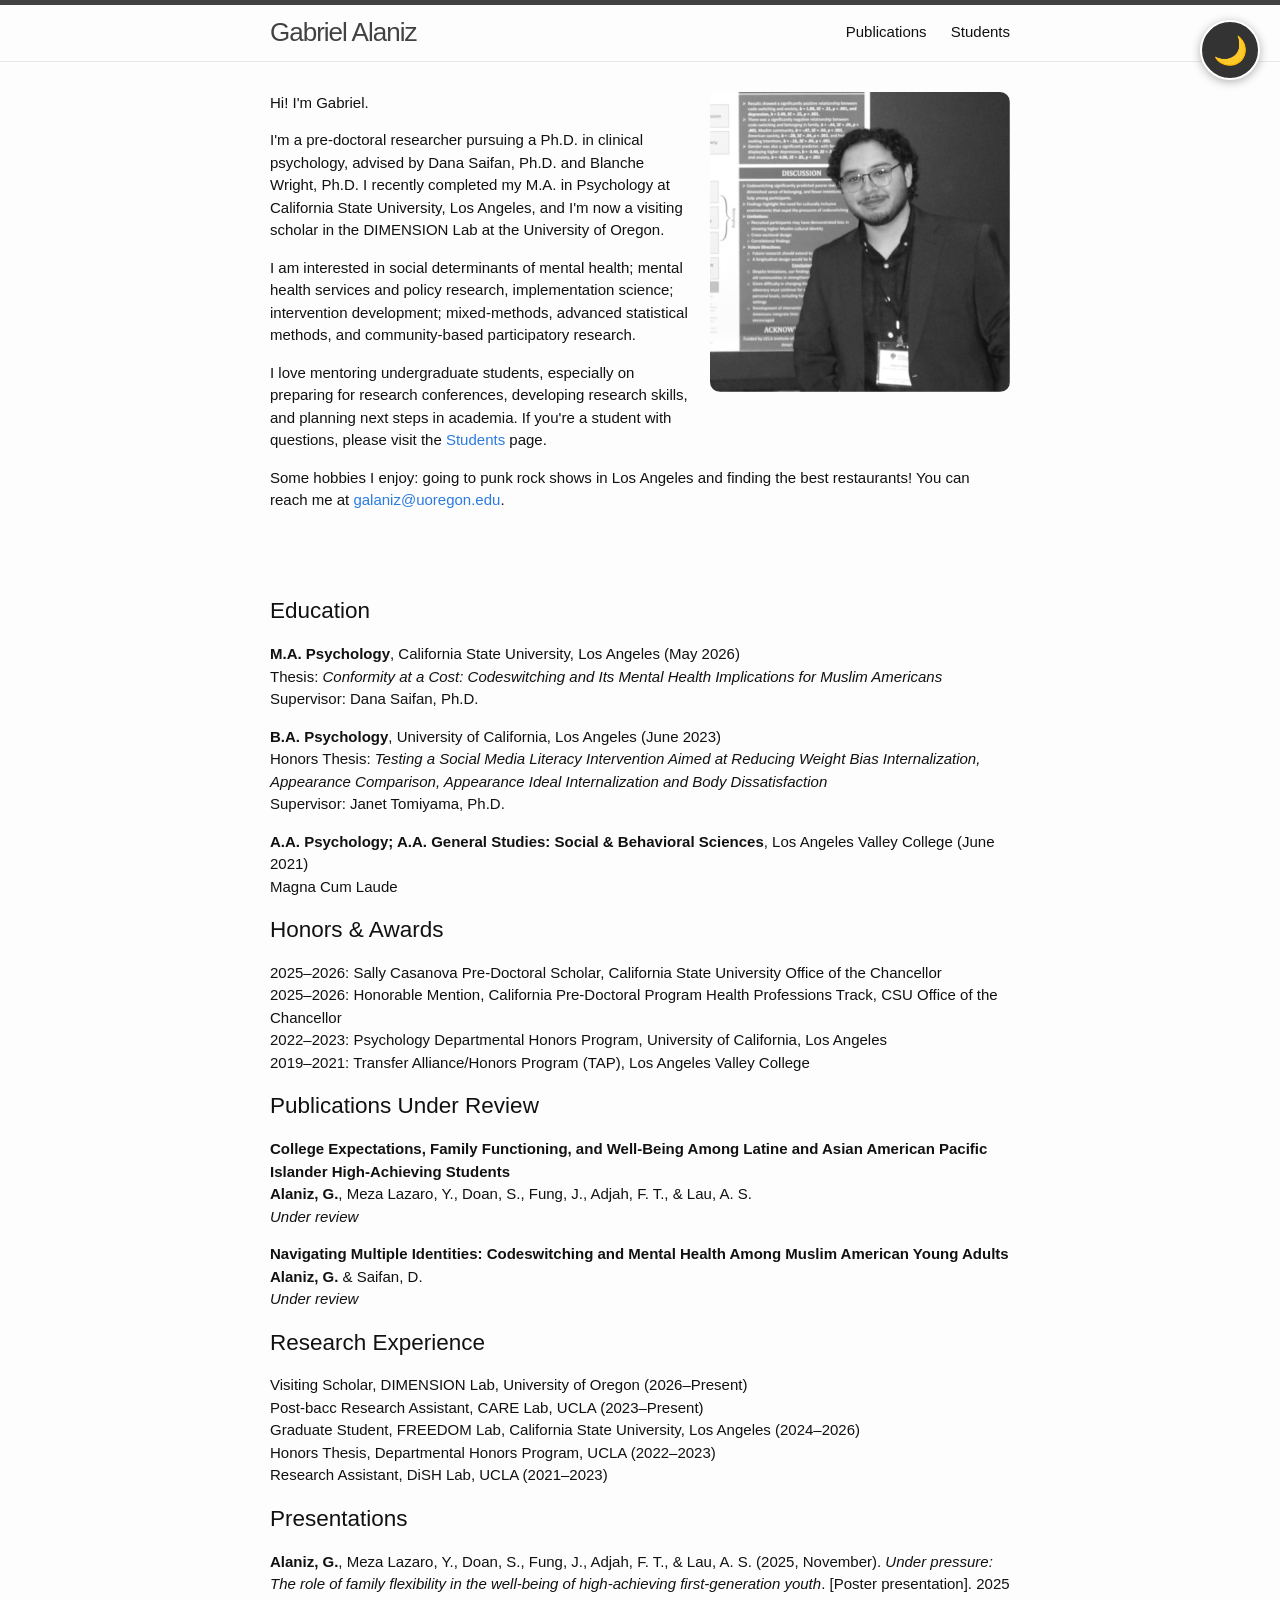
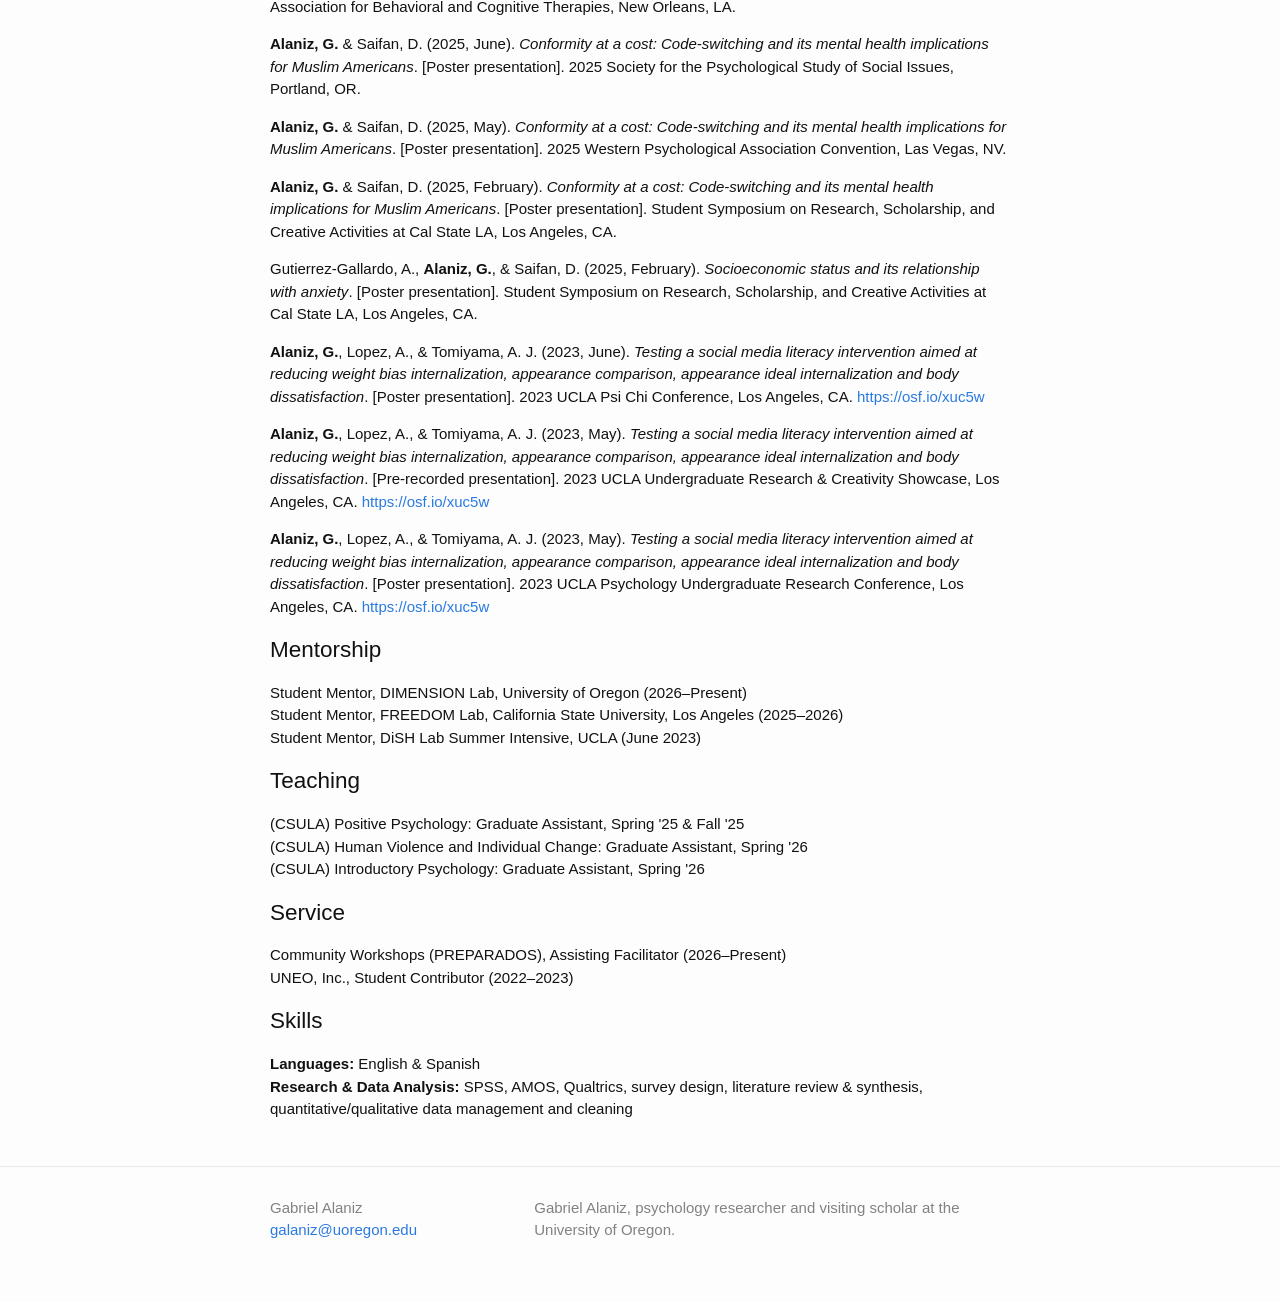
==== commit f35cb8c3: "Update index.html" ====
--- a/index.html
+++ b/index.html
@@ -20,7 +20,7 @@
 
 /* Base */
 body {
-  font: 400 16px/1.5 -apple-system, BlinkMacSystemFont, "Segoe UI", Roboto,
+  font: 400 15px/1.5 -apple-system, BlinkMacSystemFont, "Segoe UI", Roboto,
         "Helvetica Neue", Arial, sans-serif, "Apple Color Emoji",
         "Segoe UI Emoji", "Segoe UI Symbol";
   color: #111;
@@ -213,7 +213,7 @@
 /* Profile photo (swap the placeholder div for an <img> when ready) */
 .profile-photo {
   float: right;
-  width: 400px;
+  width: 300px;
   max-width: 100%;
   margin-left: 20px;
   margin-bottom: 20px;
@@ -244,7 +244,7 @@
   color: #6eb5ff;
 }
 body.dark-mode a:visited {
-  color: #d98fff;
+  color: #6eb5ff;
 }
 body.dark-mode .site-header {
   background-color: #2d2d2d;
@@ -358,19 +358,17 @@
     <!-- ================= HOME TAB ================= -->
     <div class="view active" id="home-view">
 
-    <img class="profile-photo" src="headshot.jpg" alt="Gabriel Alaniz" width="400">
+    <img class="profile-photo" src="headshot.jpg" alt="Gabriel Alaniz" width="300">
 
     <p>Hi! I'm Gabriel.</p>
 
     <p>I'm a pre-doctoral researcher pursuing a Ph.D. in clinical psychology, advised by Dana Saifan, Ph.D. and Blanche Wright, Ph.D. I recently completed my M.A. in Psychology at California State University, Los Angeles, and I'm now a visiting scholar in the DIMENSION Lab at the University of Oregon.</p>
 
-    <p>I study the social determinants of mental health and how mental health services can better reach and serve the communities that need them. My interests include mental health services and policy research, implementation science, and intervention development. To do this work, I use mixed methods, advanced statistical approaches, and community-based participatory research.</p>
-
-    <p>Right now, that means projects on codeswitching and mental health among Muslim American young adults, family pressure around college and well-being among students of color, and community readiness for digital evidence-based practices with Latinx stakeholders.</p>
+    <p>I am interested in social determinants of mental health; mental health services and policy research, implementation science; intervention development; mixed-methods, advanced statistical methods, and community-based participatory research.</p>
 
     <p>I love mentoring undergraduate students, especially on preparing for research conferences, developing research skills, and planning next steps in academia. If you're a student with questions, please visit the <a href="#students">Students</a> page.</p>
 
-    <p>Add personal interests here. You can reach me at <a href="mailto:galaniz@uoregon.edu">galaniz@uoregon.edu</a>.</p>
+    <p>Some hobbies I enjoy: going to punk rock shows in Los Angeles and finding the best restaurants! You can reach me at <a href="mailto:galaniz@uoregon.edu">galaniz@uoregon.edu</a>.</p>
 
     <br><br><br>
 
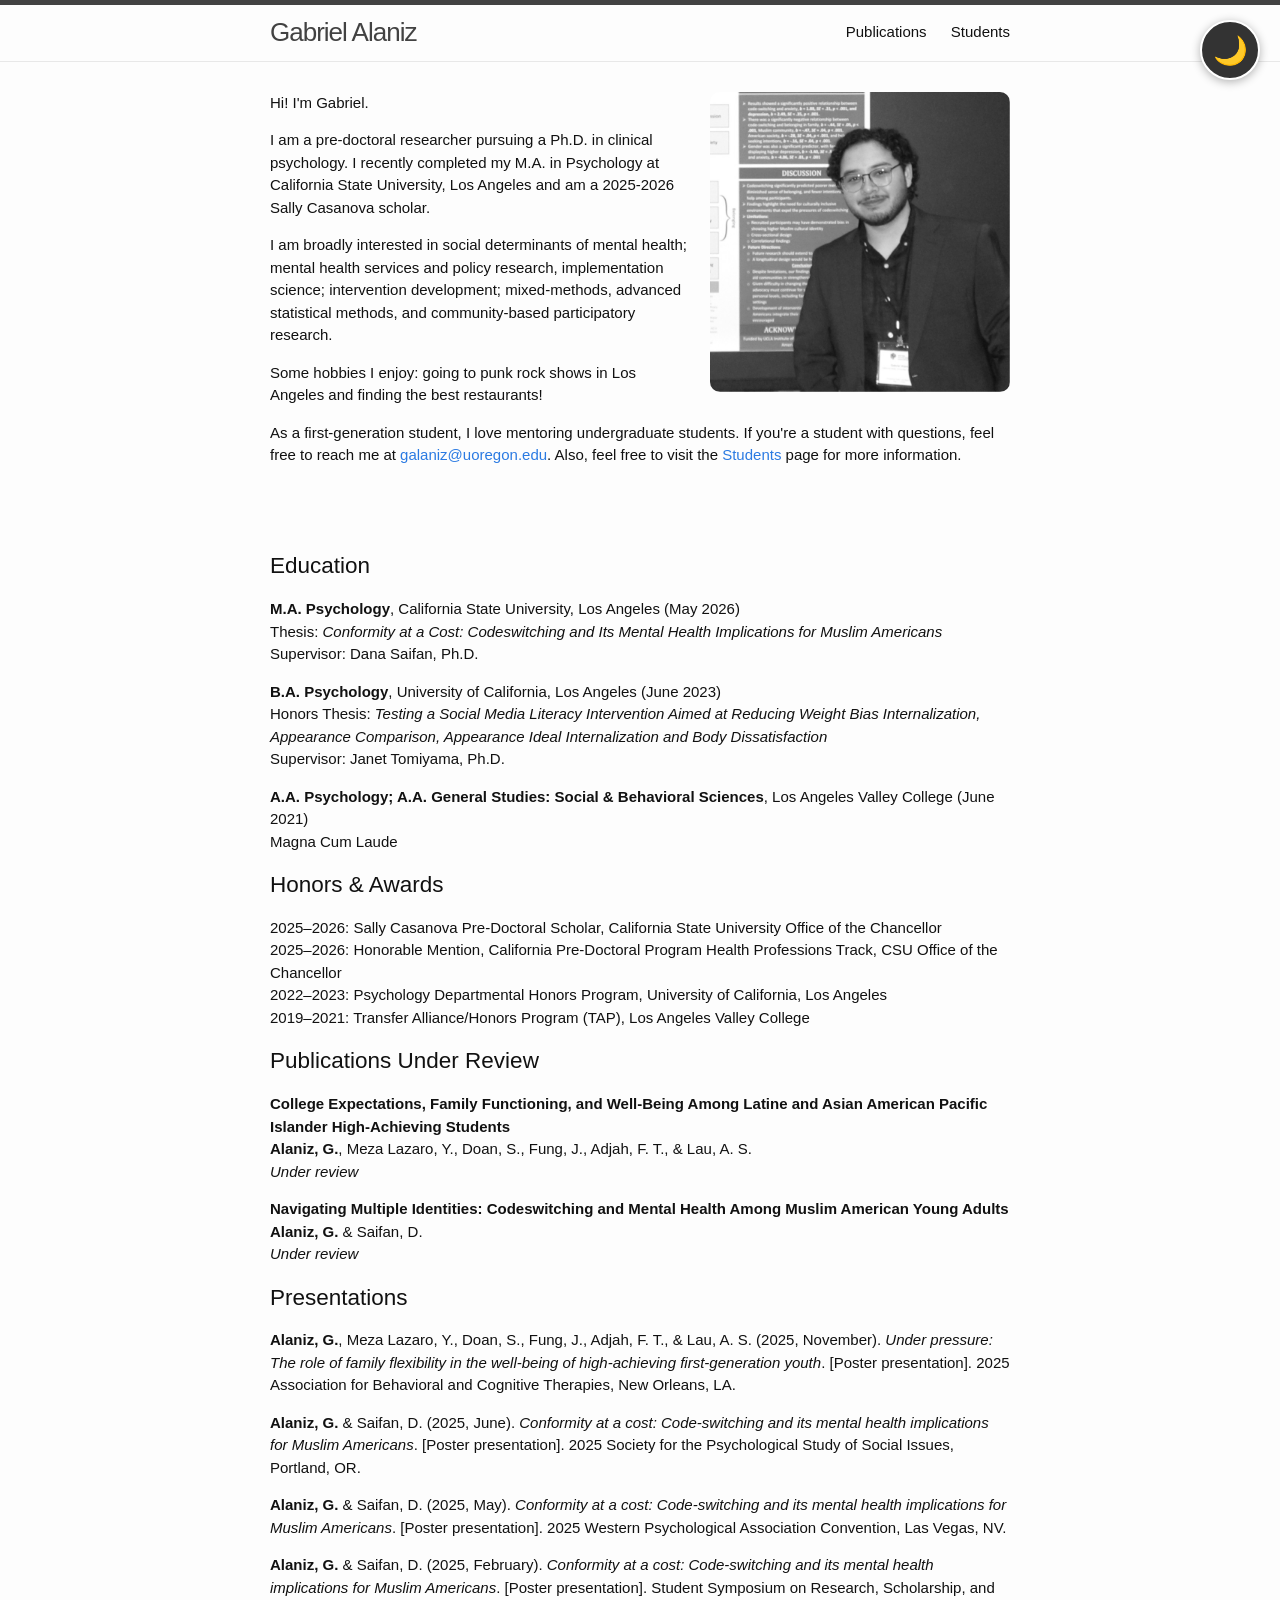
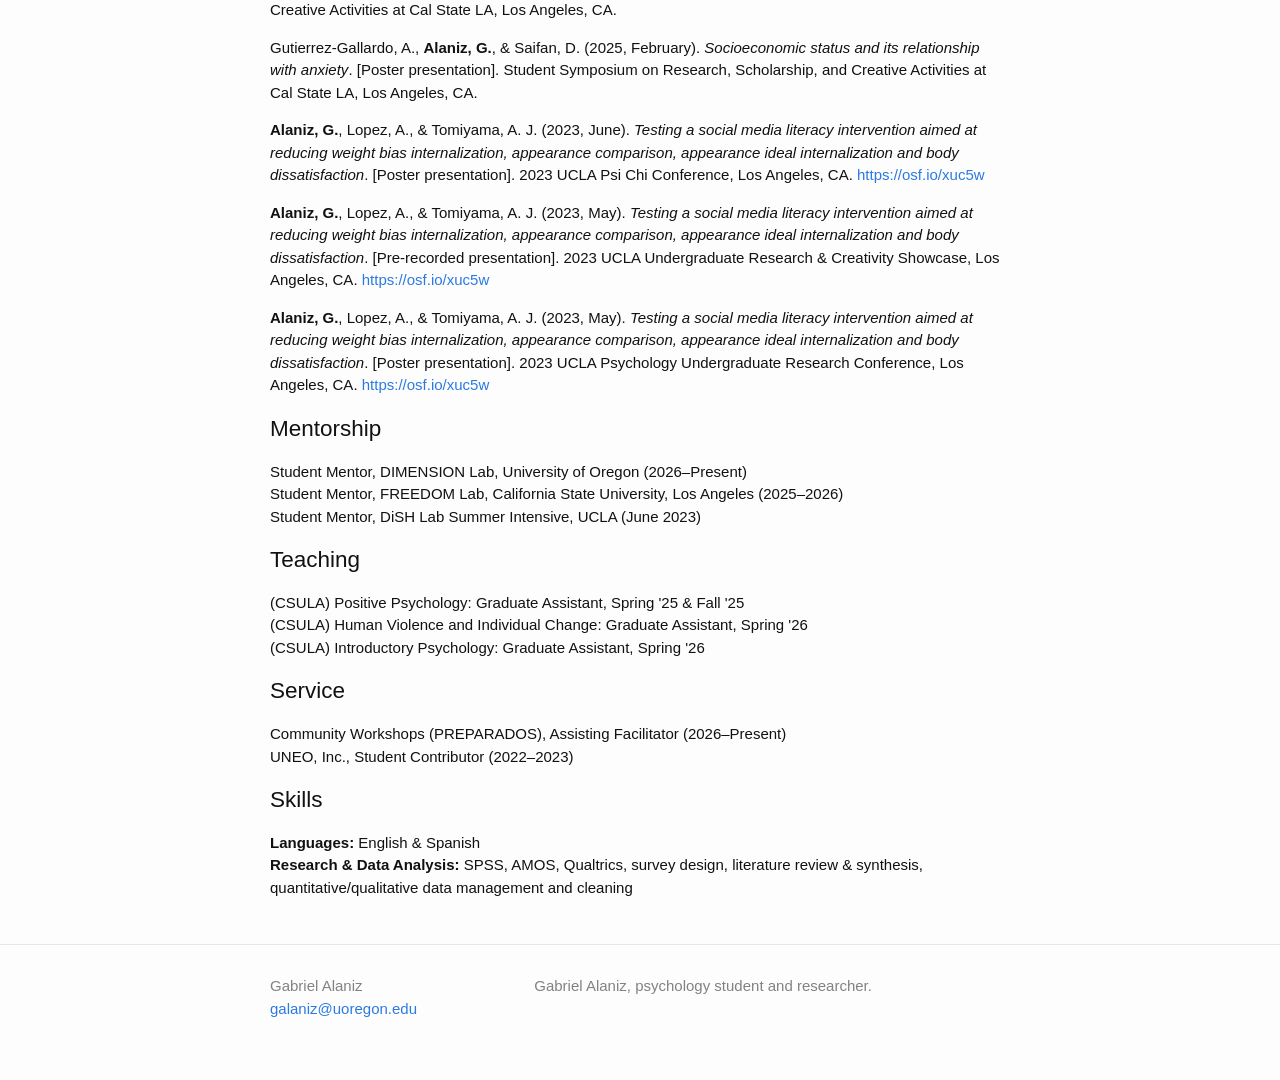
==== commit a0b56ec0: "Update index.html" ====
--- a/index.html
+++ b/index.html
@@ -362,13 +362,13 @@
 
     <p>Hi! I'm Gabriel.</p>
 
-    <p>I'm a pre-doctoral researcher pursuing a Ph.D. in clinical psychology, advised by Dana Saifan, Ph.D. and Blanche Wright, Ph.D. I recently completed my M.A. in Psychology at California State University, Los Angeles, and I'm now a visiting scholar in the DIMENSION Lab at the University of Oregon.</p>
-
-    <p>I am interested in social determinants of mental health; mental health services and policy research, implementation science; intervention development; mixed-methods, advanced statistical methods, and community-based participatory research.</p>
-
-    <p>I love mentoring undergraduate students, especially on preparing for research conferences, developing research skills, and planning next steps in academia. If you're a student with questions, please visit the <a href="#students">Students</a> page.</p>
-
-    <p>Some hobbies I enjoy: going to punk rock shows in Los Angeles and finding the best restaurants! You can reach me at <a href="mailto:galaniz@uoregon.edu">galaniz@uoregon.edu</a>.</p>
+    <p>I am a pre-doctoral researcher pursuing a Ph.D. in clinical psychology. I recently completed my M.A. in Psychology at California State University, Los Angeles and am a 2025-2026 Sally Casanova scholar.</p>
+
+    <p>I am broadly interested in social determinants of mental health; mental health services and policy research, implementation science; intervention development; mixed-methods, advanced statistical methods, and community-based participatory research.</p>
+
+    <p>Some hobbies I enjoy: going to punk rock shows in Los Angeles and finding the best restaurants!</p>
+
+    <p>As a first-generation student, I love mentoring undergraduate students. If you're a student with questions, feel free to reach me at <a href="mailto:galaniz@uoregon.edu">galaniz@uoregon.edu</a>. Also, feel free to visit the <a href="#students">Students</a> page for more information.</p>
 
     <br><br><br>
 
@@ -414,16 +414,6 @@
       <em>Under review</em>
     </p>
 
-    <h2 id="research">Research Experience</h2>
-
-    <p>
-      Visiting Scholar, DIMENSION Lab, University of Oregon (2026&ndash;Present)<br>
-      Post-bacc Research Assistant, CARE Lab, UCLA (2023&ndash;Present)<br>
-      Graduate Student, FREEDOM Lab, California State University, Los Angeles (2024&ndash;2026)<br>
-      Honors Thesis, Departmental Honors Program, UCLA (2022&ndash;2023)<br>
-      Research Assistant, DiSH Lab, UCLA (2021&ndash;2023)
-    </p>
-
     <h2 id="presentations">Presentations</h2>
 
     <p><strong>Alaniz, G.</strong>, Meza Lazaro, Y., Doan, S., Fung, J., Adjah, F. T., &amp; Lau, A. S. (2025, November). <em>Under pressure: The role of family flexibility in the well-being of high-achieving first-generation youth</em>. [Poster presentation]. 2025 Association for Behavioral and Cognitive Therapies, New Orleans, LA.</p>
@@ -481,7 +471,7 @@
 
     <h2 id="contact">Contact</h2>
 
-    <p>If you're a student with questions about getting started in research, preparing for a conference, applying to graduate programs, or planning your next steps in psychology, I'd be happy to hear from you.</p>
+    <p>If you're a student with questions about getting started in research, preparing for a conference, or planning your next steps in psychology, I'd be happy to hear from you.</p>
 
     <p>Email me at <a href="mailto:galaniz@uoregon.edu?subject=Student%20question">galaniz@uoregon.edu</a>. It helps if you include your name, school, year, and what you'd like to talk about.</p>
 
@@ -506,7 +496,7 @@
         </ul>
       </div>
       <div class="footer-col footer-col-2">
-        <p>Gabriel Alaniz, psychology researcher and visiting scholar at the University of Oregon.</p>
+        <p>Gabriel Alaniz, psychology student and researcher.</p>
       </div>
     </div>
   </div>
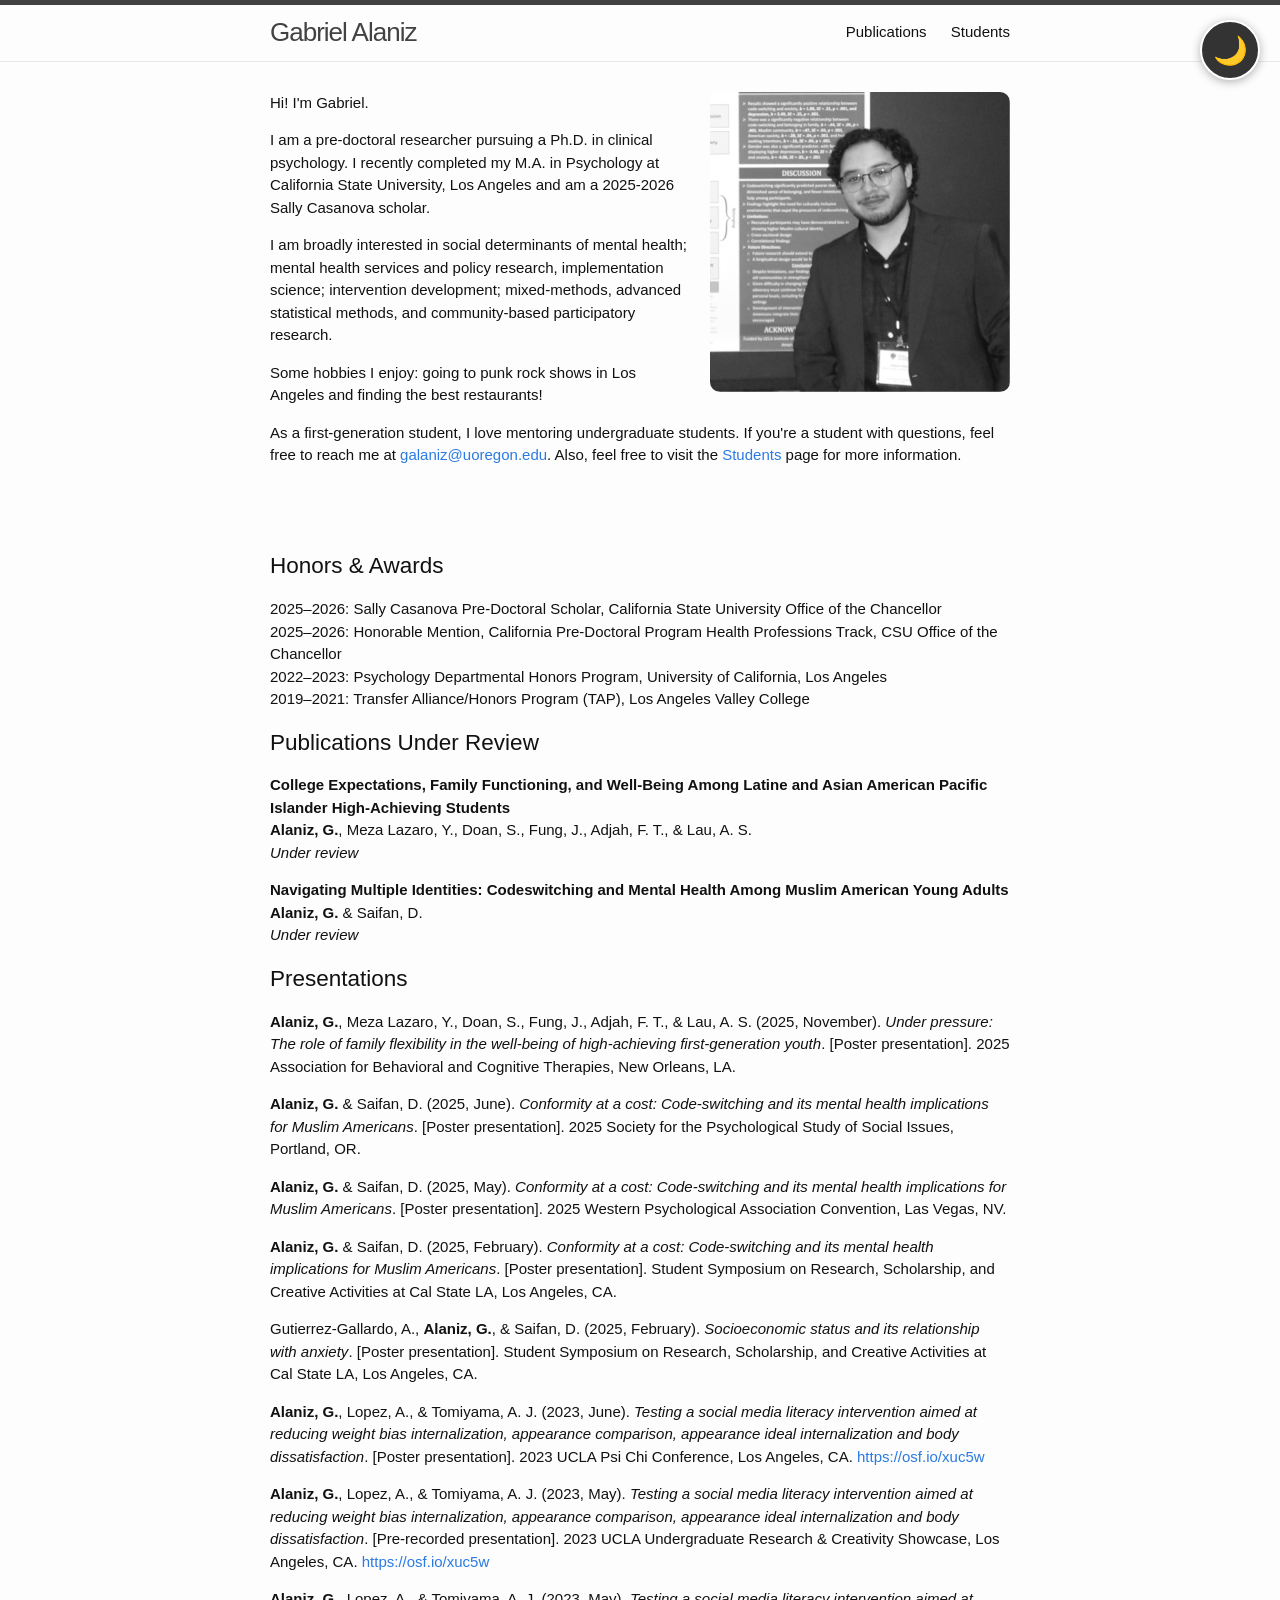
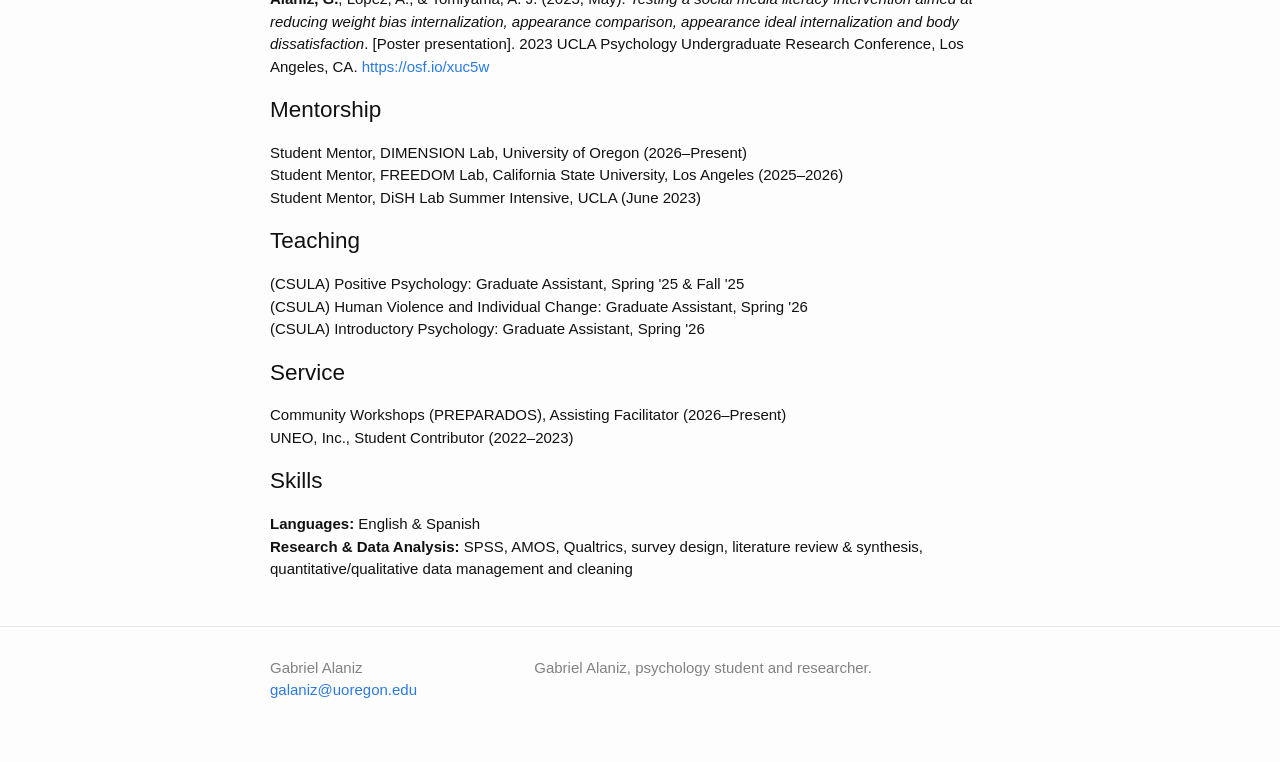
==== commit d9e8a6c8: "Update index.html" ====
--- a/index.html
+++ b/index.html
@@ -372,25 +372,6 @@
 
     <br><br><br>
 
-    <h2 id="education">Education</h2>
-
-    <p>
-      <strong>M.A. Psychology</strong>, California State University, Los Angeles (May 2026)<br>
-      Thesis: <em>Conformity at a Cost: Codeswitching and Its Mental Health Implications for Muslim Americans</em><br>
-      Supervisor: Dana Saifan, Ph.D.
-    </p>
-
-    <p>
-      <strong>B.A. Psychology</strong>, University of California, Los Angeles (June 2023)<br>
-      Honors Thesis: <em>Testing a Social Media Literacy Intervention Aimed at Reducing Weight Bias Internalization, Appearance Comparison, Appearance Ideal Internalization and Body Dissatisfaction</em><br>
-      Supervisor: Janet Tomiyama, Ph.D.
-    </p>
-
-    <p>
-      <strong>A.A. Psychology; A.A. General Studies: Social &amp; Behavioral Sciences</strong>, Los Angeles Valley College (June 2021)<br>
-      Magna Cum Laude
-    </p>
-
     <h2 id="honors">Honors &amp; Awards</h2>
 
     <p>
